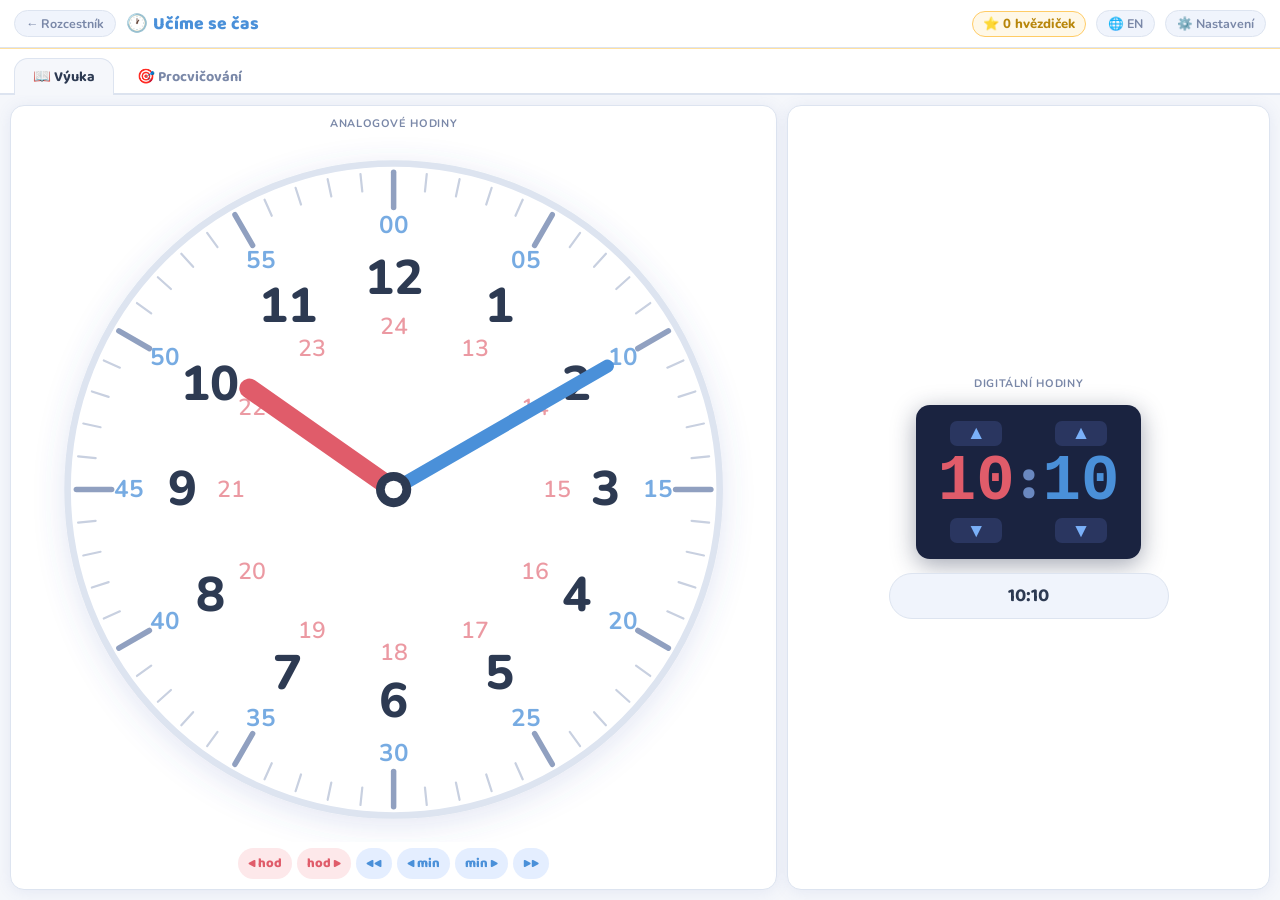
==== clock.html @ f4398605 "new files" ====
<!DOCTYPE html>
<html lang="cs">
<head>
<meta charset="UTF-8">
<meta name="viewport" content="width=device-width, initial-scale=1.0, maximum-scale=1.0, user-scalable=no, viewport-fit=cover">
<title>Učíme se číst čas</title>
<link rel="icon" type="image/png" sizes="32x32" href="[data-uri]">
<link rel="apple-touch-icon" sizes="180x180" href="apple-touch-icon.png">
<meta name="apple-mobile-web-app-capable" content="yes">
<meta name="apple-mobile-web-app-status-bar-style" content="black-translucent">
<meta name="apple-mobile-web-app-title" content="Hodiny">
<meta name="theme-color" content="#1a2340">
<link rel="preconnect" href="https://fonts.googleapis.com">
<link href="https://fonts.googleapis.com/css2?family=Baloo+2:wght@700;800&family=Nunito:wght@400;600;700;800;900&display=swap" rel="stylesheet">
<style>
/* ══════════════════════════════════════════════════════
   DESIGN SYSTÉM — Učíme se číst čas
   ══════════════════════════════════════════════════════ */
:root {
  --H:   #e05c6a;   /* hodiny / červená  */
  --M:   #4a90d9;   /* minuty / modrá    */
  --ok:  #5cb85c;
  --warn:#ffb347;

  --bg:    #f5f7fb;
  --card:  #ffffff;
  --side:  #f0f4fc;
  --brd:   #dde4f0;
  --txt:   #2d3a52;
  --mut:   #7a88a8;

  --r:  14px;
  --sh: 0 2px 16px rgba(74,100,180,.10);
  --fh: 'Baloo 2', cursive;
  --fb: 'Nunito', sans-serif;
}

/* ── RESET ── */
*, *::before, *::after { box-sizing: border-box; margin: 0; padding: 0; }
html, body { height: 100dvh; overflow: hidden; }
body {
  font-family: var(--fb);
  color: var(--txt);
  background: var(--bg);
  display: flex;
  flex-direction: column;
  user-select: none;
  -webkit-user-select: none;
}
button, select, input { font-family: inherit; touch-action: manipulation; }

/* ══════════════════════════════════════════════════════
   TOPBAR
   ══════════════════════════════════════════════════════ */
.topbar {
  flex-shrink: 0;
  display: flex;
  align-items: center;
  gap: 10px;
  padding: 0 14px;
  height: 48px;
  background: var(--card);
  border-bottom: 1px solid var(--brd);
  box-shadow: var(--sh);
}
.topbar-logo {
  font-family: var(--fh);
  font-size: 1.1rem;
  font-weight: 800;
  color: var(--H);
  display: flex;
  align-items: center;
  gap: 5px;
  flex: 1;
}
.topbar-logo span { color: var(--M); }

.stars-pill {
  display: flex;
  align-items: center;
  gap: 4px;
  background: #fff8e7;
  border: 1.5px solid #ffcc66;
  border-radius: 50px;
  padding: 3px 10px;
  font-size: .82rem;
  font-weight: 800;
  color: #b8860b;
}

.tbtn {
  border: 1.5px solid var(--brd);
  background: var(--side);
  border-radius: 50px;
  padding: 4px 11px;
  font-size: .78rem;
  font-weight: 700;
  color: var(--mut);
  cursor: pointer;
  transition: all .15s;
  white-space: nowrap;
}
.tbtn:hover { border-color: var(--M); color: var(--M); background: #e8f0ff; }

.btn-back {
  font-size: .78rem; font-weight: 700;
  color: var(--mut); text-decoration: none;
  padding: 4px 11px;
  border: 1.5px solid var(--brd);
  border-radius: 50px;
  background: var(--side);
  transition: all .15s;
  display: inline-flex; align-items: center;
  white-space: nowrap;
}
.btn-back:hover { border-color: var(--M); color: var(--M); }

/* ══════════════════════════════════════════════════════
   SETTINGS PANEL (collapsible)
   ══════════════════════════════════════════════════════ */
#set-wrap {
  flex-shrink: 0;
  overflow: hidden;
  max-height: 0;
  transition: max-height .28s ease;
  background: #fffbf0;
  border-bottom: 1.5px solid #ffe0a0;
}
#set-wrap.open { max-height: 180px; }
.set-inner {
  display: flex;
  flex-wrap: wrap;
  gap: 8px 20px;
  align-items: center;
  padding: 8px 14px;
}
.set-row { display: flex; align-items: center; gap: 7px; }
.set-row label { font-size: .8rem; font-weight: 700; cursor: pointer; }
.sw { position: relative; display: inline-block; width: 40px; height: 22px; }
.sw input { opacity: 0; width: 0; height: 0; }
.sw-sl { position: absolute; cursor: pointer; inset: 0; background: #ccd; border-radius: 50px; transition: .25s; }
.sw-sl::before { content: ''; position: absolute; height: 16px; width: 16px; left: 3px; bottom: 3px; background: #fff; border-radius: 50%; transition: .25s; }
input:checked + .sw-sl { background: var(--M); }
input:checked + .sw-sl::before { transform: translateX(18px); }
.set-num { display: flex; align-items: center; gap: 4px; }
.set-num button {
  width: 24px; height: 24px;
  border: 1.5px solid var(--brd); border-radius: 8px;
  background: white; color: var(--txt); font-size: .95rem; font-weight: 900;
  cursor: pointer; display: flex; align-items: center; justify-content: center;
}
.set-num button:hover { background: var(--M); color: #fff; border-color: var(--M); }
.set-num span { min-width: 24px; text-align: center; font-weight: 800; font-size: .88rem; }

/* ══════════════════════════════════════════════════════
   TABS
   ══════════════════════════════════════════════════════ */
.tabs {
  flex-shrink: 0;
  display: flex;
  gap: 4px;
  padding: 7px 14px 0;
  background: var(--card);
  border-bottom: 2px solid var(--brd);
}
.tab {
  font-family: var(--fh);
  font-size: .9rem;
  font-weight: 700;
  padding: 6px 18px;
  border-radius: var(--r) var(--r) 0 0;
  border: 1.5px solid transparent;
  border-bottom: none;
  cursor: pointer;
  background: transparent;
  color: var(--mut);
  transition: all .15s;
  position: relative;
  bottom: -2px;
}
.tab.on {
  background: var(--bg);
  border-color: var(--brd);
  color: var(--txt);
  border-bottom-color: var(--bg);
}
.tab:hover:not(.on) { color: var(--txt); background: #edf0ff; }

/* ══════════════════════════════════════════════════════
   MAIN AREA
   ══════════════════════════════════════════════════════ */
main {
  flex: 1 1 0;
  min-height: 0;
  display: flex;
  flex-direction: column;
  padding: 10px;
}
.mode { display: none; flex: 1 1 0; min-height: 0; flex-direction: column; }
.mode.on { display: flex; }

/* ══════════════════════════════════════════════════════
   CLOCK PANEL — shared between all modes
   The clock-frame fills its parent via position:absolute.
   ══════════════════════════════════════════════════════ */
.clk-panel {
  /* Flex column: label (shrink) → clock frame (grow) → controls (shrink) */
  display: flex;
  flex-direction: column;
  align-items: stretch;
  gap: 6px;
}
.clk-lbl {
  font-size: .68rem;
  font-weight: 700;
  color: var(--mut);
  text-transform: uppercase;
  letter-spacing: .06em;
  text-align: center;
  flex-shrink: 0;
}
.clk-frame {
  /* Takes remaining height — SVG fills via position:absolute */
  flex: 1 1 0;
  min-height: 0;
  position: relative;
}
.clk-frame svg {
  position: absolute;
  inset: 0;
  width: 100%;
  height: 100%;
  display: block;
  touch-action: none;
  cursor: pointer;
}
/* hand control buttons */
.hand-ctrl {
  display: flex;
  flex-wrap: wrap;
  justify-content: center;
  gap: 5px;
  flex-shrink: 0;
}
.hc {
  font-family: var(--fh);
  font-weight: 800;
  font-size: clamp(.6rem, 1.3vw, .82rem);
  border: none;
  border-radius: 50px;
  cursor: pointer;
  padding: 5px 10px;
  transition: all .13s;
  display: flex;
  align-items: center;
  gap: 2px;
  white-space: nowrap;
}
.hc.hh { background: #fde8ea; color: var(--H); }
.hc.hh:hover { background: var(--H); color: #fff; }
.hc.hm { background: #e4eeff; color: var(--M); }
.hc.hm:hover { background: var(--M); color: #fff; }
.hc:active { transform: scale(.92); }

/* ══════════════════════════════════════════════════════
   LEARN MODE
   Left ~62%: analog clock  |  Right ~38%: digital
   ══════════════════════════════════════════════════════ */
.learn-layout {
  flex: 1 1 0;
  min-height: 0;
  display: flex;
  gap: 10px;
}
/* Analog side */
.learn-analog {
  flex: 62 1 0;
  min-width: 0;
  display: flex;
  flex-direction: column;
  background: var(--card);
  border-radius: var(--r);
  border: 1.5px solid var(--brd);
  box-shadow: var(--sh);
  padding: 10px;
  gap: 6px;
}
/* Digital side */
.learn-digital {
  flex: 38 1 0;
  min-width: 0;
  display: flex;
  flex-direction: column;
  align-items: center;
  justify-content: center;
  gap: 14px;
  background: var(--card);
  border-radius: var(--r);
  border: 1.5px solid var(--brd);
  box-shadow: var(--sh);
  padding: 16px 12px;
}
/* Dark digital display */
.dig-disp {
  display: flex;
  align-items: center;
  gap: 6px;
  background: #1a2340;
  border-radius: 14px;
  padding: 16px 22px;
  box-shadow: 0 6px 24px rgba(26,35,64,.4);
}
.dg { display: flex; flex-direction: column; align-items: center; gap: 4px; }
.db {
  background: #2a3660;
  border: none;
  border-radius: 7px;
  color: #7ab0f8;
  cursor: pointer;
  width: clamp(32px,4.5vw,52px);
  height: clamp(22px,2.8vh,34px);
  font-size: clamp(.85rem,1.7vw,1.2rem);
  display: flex;
  align-items: center;
  justify-content: center;
  transition: background .12s;
}
.db:hover { background: var(--M); color: #fff; }
.db:active { transform: scale(.92); }
.dv {
  font-family: 'Courier New', monospace;
  font-size: clamp(2rem,5vw,4rem);
  font-weight: 700;
  min-width: clamp(40px,5.5vw,72px);
  text-align: center;
  line-height: 1;
}
.dv.hv { color: var(--H); }
.dv.mv { color: var(--M); }
.dc { font-size: clamp(1.8rem,4.5vw,3.8rem); color: #6a88c0; font-weight: 900; align-self: center; padding-bottom: 4px; line-height: 1; }
.time-pill {
  font-family: var(--fh);
  font-size: clamp(.84rem,1.8vw,1.18rem);
  font-weight: 700;
  text-align: center;
  color: var(--txt);
  background: var(--side);
  border: 1.5px solid var(--brd);
  border-radius: 50px;
  padding: 7px 18px;
  white-space: nowrap;
  width: 100%;
  max-width: 280px;
}

/* ══════════════════════════════════════════════════════
   PRACTICE MODE
   ══════════════════════════════════════════════════════ */
.prac-layout {
  flex: 1 1 0;
  min-height: 0;
  display: flex;
  flex-direction: column;
  gap: 8px;
}
/* Toolbar */
.prac-toolbar {
  flex-shrink: 0;
  display: flex;
  align-items: center;
  gap: 8px;
  flex-wrap: wrap;
}
.psel {
  font-family: var(--fb);
  font-weight: 700;
  font-size: .82rem;
  border: 1.5px solid var(--brd);
  border-radius: 50px;
  padding: 6px 28px 6px 12px;
  background: var(--card);
  cursor: pointer;
  color: var(--txt);
  appearance: none;
  -webkit-appearance: none;
  background-image: url("data:image/svg+xml,%3Csvg xmlns='http://www.w3.org/2000/svg' width='10' height='7'%3E%3Cpath d='M0 0l5 7 5-7z' fill='%237a88a8'/%3E%3C/svg%3E");
  background-repeat: no-repeat;
  background-position: right 10px center;
}
.psel:focus { outline: 2px solid var(--M); outline-offset: 2px; }
.btn-newq {
  font-family: var(--fh);
  font-weight: 800;
  font-size: .88rem;
  background: var(--M);
  color: #fff;
  border: none;
  border-radius: 50px;
  padding: 7px 18px;
  cursor: pointer;
  transition: all .15s;
  box-shadow: 0 3px 12px rgba(74,144,217,.30);
}
.btn-newq:hover { filter: brightness(1.1); transform: translateY(-1px); }

/* Practice content area */
.prac-content {
  flex: 1 1 0;
  min-height: 0;
  display: flex;
  gap: 10px;
}

/* ── d2a layout ──
   Sidebar (compact info) LEFT  |  Clock (dominant) RIGHT */
.d2a-sidebar {
  flex: 0 0 auto;
  width: clamp(140px, 20vw, 200px);
  display: flex;
  flex-direction: column;
  align-items: center;
  justify-content: center;
  gap: 10px;
  padding: 14px 10px;
  background: var(--side);
  border-radius: var(--r);
  border: 1.5px solid var(--brd);
  box-shadow: var(--sh);
}
.d2a-clock {
  flex: 1 1 0;
  min-width: 0;
  display: flex;
  flex-direction: column;
  background: var(--card);
  border-radius: var(--r);
  border: 1.5px solid var(--brd);
  box-shadow: var(--sh);
  padding: 10px;
  gap: 6px;
}

/* ── a2d layout ──
   Clock LEFT (square-ish)  |  Input RIGHT */
.a2d-clock {
  /* Width tracks height so the clock is as square as possible */
  flex: 0 0 auto;
  width: min(50%, 50vh);
  display: flex;
  flex-direction: column;
  background: var(--card);
  border-radius: var(--r);
  border: 1.5px solid var(--brd);
  box-shadow: var(--sh);
  padding: 10px;
  gap: 6px;
}
.a2d-input {
  flex: 1 1 0;
  min-width: 0;
  display: flex;
  flex-direction: column;
  align-items: center;
  justify-content: center;
  gap: 10px;
  padding: 14px 12px;
  background: var(--card);
  border-radius: var(--r);
  border: 1.5px solid var(--brd);
  box-shadow: var(--sh);
  overflow-y: auto;
}

/* ── Sidebar content ── */
.task-label {
  font-family: var(--fh);
  font-size: clamp(.78rem,1.8vw,1rem);
  font-weight: 700;
  color: var(--mut);
  text-align: center;
}
.task-time {
  font-family: 'Courier New', monospace;
  font-size: clamp(1.8rem,4vw,2.8rem);
  font-weight: 900;
  color: var(--H);
  line-height: 1;
  text-align: center;
}
.task-ampm {
  font-family: var(--fh);
  font-size: clamp(.82rem,1.8vw,1.05rem);
  font-weight: 800;
  color: var(--M);
  text-align: center;
}
.task-desc {
  font-family: var(--fh);
  font-size: clamp(.78rem,1.7vw,.98rem);
  font-weight: 700;
  color: var(--txt);
  background: var(--card);
  border: 1.5px solid var(--brd);
  border-radius: 50px;
  padding: 5px 12px;
  text-align: center;
  white-space: nowrap;
  max-width: 100%;
  overflow: hidden;
  text-overflow: ellipsis;
}
.prac-prompt {
  font-family: var(--fh);
  font-size: clamp(.85rem,2vw,1.1rem);
  font-weight: 800;
  text-align: center;
  color: var(--txt);
}

/* Action buttons */
.btn-chk {
  width: 100%;
  font-family: var(--fh);
  font-weight: 800;
  font-size: clamp(.8rem,1.8vw,1rem);
  background: var(--ok);
  color: #fff;
  border: none;
  border-radius: 50px;
  padding: 10px 16px;
  cursor: pointer;
  transition: all .15s;
  box-shadow: 0 3px 12px rgba(92,184,92,.3);
}
.btn-chk:hover { filter: brightness(1.08); transform: translateY(-1px); }
.btn-skip {
  font-family: var(--fh);
  font-weight: 700;
  font-size: .8rem;
  background: none;
  color: var(--mut);
  border: 1.5px solid var(--brd);
  border-radius: 50px;
  padding: 6px 14px;
  cursor: pointer;
  transition: all .15s;
}
.btn-skip:hover { background: var(--warn); color: #fff; border-color: var(--warn); }

/* Feedback */
.fb-row {
  flex-shrink: 0;
  text-align: center;
}
.fb {
  display: inline-block;
  font-family: var(--fh);
  font-size: .9rem;
  font-weight: 800;
  padding: 5px 14px;
  border-radius: 9px;
  min-height: 30px;
  transition: all .25s;
}
.fb.ok  { background: #e6f9e6; color: #2e7d32; }
.fb.err { background: #fff0f0; color: #c0392b; }
.countdown { display: inline-block; background: rgba(0,0,0,.12); border-radius: 50px; padding: 1px 8px; font-size: .85em; margin-left: 6px; }

/* ══════════════════════════════════════════════════════
   DIGITAL INPUT WIDGET (a2d mode)
   ══════════════════════════════════════════════════════ */
.diw { display: flex; flex-direction: column; align-items: center; gap: 10px; width: 100%; }
.inp-hint { font-size: .72rem; font-weight: 700; color: var(--mut); display: flex; gap: 10px; }
.sp-row { display: flex; align-items: center; gap: 5px; }
.sgrp { display: flex; flex-direction: column; align-items: center; gap: 2px; }
.sbtn {
  width: clamp(36px,5.5vw,50px);
  height: clamp(24px,3.2vh,34px);
  border: none;
  border-radius: 8px;
  font-size: clamp(.85rem,1.8vw,1.1rem);
  font-weight: 900;
  cursor: pointer;
  display: flex; align-items: center; justify-content: center;
  transition: background .1s, transform .08s;
}
.sbtn.up, .sbtn.dn { background: #e4eeff; color: var(--M); }
.sbtn.hs { background: #fde8ea !important; color: var(--H) !important; }
.sbtn:hover { filter: brightness(.9); }
.sbtn:active { transform: scale(.92); }
.sdsp {
  font-family: 'Courier New', monospace;
  font-size: clamp(1.5rem,3.5vw,2.2rem);
  font-weight: 700;
  min-width: clamp(50px,7vw,70px);
  text-align: center;
  line-height: 1;
  background: #1a2340;
  border-radius: 9px;
  padding: clamp(5px,.9vh,8px) 6px;
  border: 3px solid transparent;
  transition: border-color .15s;
  cursor: pointer;
}
.sdsp.hd { color: var(--H); border-color: #3d2020; }
.sdsp.md { color: var(--M); border-color: #1a2d4a; }
.sdsp.act { border-color: #fff !important; }
.scol { font-size: clamp(1.5rem,3.5vw,2.2rem); font-weight: 900; color: #6a80b0; padding-bottom: 2px; }
.ampm-row { display: flex; gap: 6px; }
.ampm-btn {
  font-family: var(--fh); font-weight: 800; font-size: .9rem;
  border: 1.5px solid var(--brd); border-radius: 50px;
  padding: 5px 14px; cursor: pointer;
  background: var(--card); color: var(--mut); transition: all .14s;
}
.ampm-btn.sel { background: var(--H); color: #fff; border-color: var(--H); }
/* Numpad */
.npg { display: grid; grid-template-columns: repeat(3, 54px); gap: 6px; }
.nk {
  width: 54px; height: 54px;
  font-family: var(--fh);
  font-size: 1.12rem;
  font-weight: 800;
  background: var(--card);
  border: 1.5px solid var(--brd);
  border-radius: 10px;
  display: flex; align-items: center; justify-content: center;
  cursor: pointer;
  transition: background .1s, transform .08s;
  color: var(--txt);
}
.nk:hover { background: #e8f0ff; border-color: var(--M); }
.nk:active { transform: scale(.91); }
.nk.del { background: #fff0f0; border-color: #f5c0c0; color: #c0392b; font-size: .9rem; }
.nk.del:hover { background: #fcd8d8; }
.nk.ok { background: var(--ok); color: #fff; border-color: var(--ok); font-size: .84rem; }
.nk.ok:hover { filter: brightness(1.08); }

/* ── DRUM PICKER ── */
.drum-overlay { position:fixed; inset:0; z-index:900; }
.drum-picker {
  position:fixed; z-index:901;
  background:#1a2340; border-radius:16px; overflow:hidden; width:110px;
  box-shadow:0 12px 40px rgba(0,0,0,.55), 0 0 0 1.5px rgba(255,255,255,.10);
}
.drum-inner { position:relative; }
.drum-center-line {
  position:absolute; left:0; right:0; top:50%; transform:translateY(-50%);
  height:48px;
  background:rgba(255,255,255,.07);
  border-top:1px solid rgba(255,255,255,.18);
  border-bottom:1px solid rgba(255,255,255,.18);
  pointer-events:none; z-index:1;
}
.drum-scroll {
  height:240px; overflow-y:scroll;
  scroll-snap-type:y mandatory; -webkit-overflow-scrolling:touch;
  scrollbar-width:none;
}
.drum-scroll::-webkit-scrollbar { display:none; }
.drum-item {
  height:48px; display:flex; align-items:center; justify-content:center;
  font-family:'Courier New',monospace; font-size:1.05rem; font-weight:700;
  color:rgba(255,255,255,.22); scroll-snap-align:center;
  cursor:pointer; user-select:none; transition:color .12s, font-size .12s;
}
.drum-item.pad { pointer-events:none; cursor:default; }
.drum-item.near { color:rgba(255,255,255,.50); }
.drum-item.sel  { color:#fff; font-size:1.45rem; }
.drum-inner::before,.drum-inner::after {
  content:''; position:absolute; left:0; right:0; height:72px; z-index:2; pointer-events:none;
}
.drum-inner::before { top:0;    background:linear-gradient(to bottom,#1a2340 0%,transparent 100%); }
.drum-inner::after  { bottom:0; background:linear-gradient(to top,   #1a2340 0%,transparent 100%); }
/* DIW layout variants */
.diw.with-numpad { flex-direction:row; align-items:flex-start; justify-content:center; gap:16px; }
.diw-left  { display:flex; flex-direction:column; align-items:center; gap:8px; flex-shrink:0; }
.diw-right { display:flex; flex-direction:column; align-items:center; flex-shrink:0; }
/* Drum hint arrow on sdsp */
.sdsp { cursor:pointer; position:relative; }
.sdsp::after {
  content:'▾'; position:absolute; bottom:-10px; left:50%; transform:translateX(-50%);
  font-size:.65rem; color:rgba(255,255,255,.30); line-height:1;
}
.sdsp.act::after { color:rgba(255,255,255,.65); }

/* ══════════════════════════════════════════════════════
   RESPONSIVE: mobile stacks vertically
   ══════════════════════════════════════════════════════ */
@media (max-width: 540px) {
  .learn-layout { flex-direction: column; }
  .learn-analog  { flex: 1 1 0; }
  .learn-digital { flex: 0 0 auto; flex-direction: row; flex-wrap: wrap; justify-content: center; padding: 10px; }
  .prac-content  { flex-direction: column; }
  .d2a-sidebar   { width: 100%; flex-direction: row; flex-wrap: wrap; justify-content: center; padding: 8px 12px; gap: 8px; }
  .d2a-clock     { flex: 1 1 0; }
  .a2d-clock     { width: 100%; height: min(50vw, 240px); flex-shrink: 0; }
}

/* ══════════════════════════════════════════════════════
   ANIMATIONS
   ══════════════════════════════════════════════════════ */
#cc { position: fixed; inset: 0; pointer-events: none; z-index: 9999; }
@keyframes blinkR { 0%,100%{opacity:1} 50%{opacity:.08} }
@keyframes blinkB { 0%,100%{opacity:1} 50%{opacity:.08} }
.bh { animation: blinkR .55s ease-in-out 5; }
.bm { animation: blinkB .55s ease-in-out 5; }
@keyframes popIn { 0%{transform:scale(0)rotate(-15deg);opacity:0} 60%{transform:scale(1.35)rotate(4deg);opacity:1} 100%{transform:scale(1)rotate(0);opacity:1} }
.pop { animation: popIn .4s cubic-bezier(.36,.07,.19,.97) both; }
</style>
</head>
<body>
<canvas id="cc"></canvas>

<!-- ══ TOPBAR ══ -->
<header class="topbar">
  <a href="index.html" class="btn-back">← Rozcestník</a>
  <div class="topbar-logo">🕐 <span data-i18n="appTitle">Učíme se čas</span></div>
  <div class="stars-pill">⭐ <span id="sc">0</span> <span data-i18n="stars">hvězdiček</span></div>
  <button class="tbtn" id="lang-btn">🌐 EN</button>
  <button class="tbtn" id="set-btn">⚙️ <span data-i18n="settings">Nastavení</span></button>
</header>

<!-- ══ SETTINGS ══ -->
<div id="set-wrap">
  <div class="set-inner">
    <div class="set-row">
      <label class="sw"><input type="checkbox" id="t24" checked><span class="sw-sl"></span></label>
      <label for="t24" data-i18n="show24h">Zobrazit 24h čísla</label>
    </div>
    <div class="set-row">
      <label class="sw"><input type="checkbox" id="tmin" checked><span class="sw-sl"></span></label>
      <label for="tmin" data-i18n="showMin">Zobrazit minutová čísla</label>
    </div>
    <div class="set-row">
      <label class="sw"><input type="checkbox" id="t24h-prac"><span class="sw-sl"></span></label>
      <label for="t24h-prac" data-i18n="prac24h">Procvičovat 24h časy</label>
    </div>
    <div class="set-row">
      <label data-i18n="setDelay">Auto-postup (s):</label>
      <div class="set-num">
        <button onclick="adjSetting('delay',-1)">−</button>
        <span id="set-delay-val">3</span>
        <button onclick="adjSetting('delay',1)">+</button>
      </div>
    </div>
    <div class="set-row">
      <label data-i18n="setTries">Pokusy:</label>
      <div class="set-num">
        <button onclick="adjSetting('tries',-1)">−</button>
        <span id="set-tries-val">3</span>
        <button onclick="adjSetting('tries',1)">+</button>
      </div>
    </div>
    <div class="set-row">
      <label class="sw"><input type="checkbox" id="tNumpad" checked><span class="sw-sl"></span></label>
      <label for="tNumpad">Zobrazit číselník</label>
    </div>
  </div>
</div>

<!-- ══ TABS ══ -->
<nav class="tabs">
  <button class="tab on" id="tab-learn" onclick="switchTab('learn')" data-i18n="mLearn">📖 Výuka</button>
  <button class="tab"    id="tab-prac"  onclick="switchTab('prac')"  data-i18n="mPrac">🎯 Procvičování</button>
</nav>

<main>

  <!-- ══ VÝUKA ══ -->
  <div class="mode on" id="ml">
    <div class="learn-layout">

      <!-- Analog clock panel -->
      <div class="learn-analog clk-panel">
        <div class="clk-lbl" data-i18n="aClk">Analogové hodiny</div>
        <div class="clk-frame">
          <svg id="asvg" viewBox="0 0 320 320"></svg>
        </div>
        <div class="hand-ctrl">
          <button class="hc hh" data-rep="adjL" data-part="h" data-d="-1">◀ <span data-i18n="hod">hod</span></button>
          <button class="hc hh" data-rep="adjL" data-part="h" data-d="1"><span data-i18n="hod">hod</span> ▶</button>
          <button class="hc hm" data-rep="adjL" data-part="m" data-d="-5">◀◀</button>
          <button class="hc hm" data-rep="adjL" data-part="m" data-d="-1">◀ <span data-i18n="min">min</span></button>
          <button class="hc hm" data-rep="adjL" data-part="m" data-d="1"><span data-i18n="min">min</span> ▶</button>
          <button class="hc hm" data-rep="adjL" data-part="m" data-d="5">▶▶</button>
        </div>
      </div>

      <!-- Digital clock panel -->
      <div class="learn-digital">
        <div class="clk-lbl" data-i18n="dClk">Digitální hodiny</div>
        <div class="dig-disp">
          <div class="dg">
            <button class="db" data-rep="adjL" data-part="h" data-d="1">▲</button>
            <div class="dv hv" id="dh">10</div>
            <button class="db" data-rep="adjL" data-part="h" data-d="-1">▼</button>
          </div>
          <div class="dc">:</div>
          <div class="dg">
            <button class="db" data-rep="adjL" data-part="m" data-d="1">▲</button>
            <div class="dv mv" id="dm">10</div>
            <button class="db" data-rep="adjL" data-part="m" data-d="-1">▼</button>
          </div>
        </div>
        <div class="time-pill" id="time-txt">–</div>
      </div>

    </div>
  </div><!-- /výuka -->

  <!-- ══ PROCVIČOVÁNÍ ══ -->
  <div class="mode" id="mp">
    <div class="prac-layout">

      <!-- Toolbar -->
      <div class="prac-toolbar">
        <select class="psel" id="sub" onchange="saveSett()">
          <option value="d2a" data-i18n-opt="subDA">Digitální → Analogové</option>
          <option value="a2d" data-i18n-opt="subAD">Analogové → Digitální</option>
          <option value="mix" data-i18n-opt="subMix">Mix</option>
        </select>
        <select class="psel" id="dif" onchange="saveSett()">
          <option value="60"  data-i18n-opt="d1">Celé hodiny</option>
          <option value="30"  data-i18n-opt="d2">Půlhodiny</option>
          <option value="15"  data-i18n-opt="d3">Čtvrthodiny</option>
          <option value="5"   data-i18n-opt="d4">Po 5 minutách</option>
          <option value="1"   data-i18n-opt="d5">Přesný čas</option>
        </select>
        <button class="btn-newq" onclick="newQ()" data-i18n="newQ">Nová otázka ▶</button>
        <div class="fb-row"><div class="fb" id="pfb"></div></div>
      </div>

      <!-- Dynamic content -->
      <div class="prac-content" id="prow"></div>

    </div>
  </div><!-- /procvičování -->

</main>

<script>
const S={
  lang:'cs',s24:true,sMin:true,prac24h:false,showNumpad:true,stars:0,
  pSub:'d2a',pDif:'60',pTarget:{h:0,m:0},pMode:'d2a',answered:false,
  tries:0,autoDelay:3,maxTries:3
};

const TX={
  cs:{
    appTitle:'Učíme se čas',stars:'hvězdiček',settings:'Nastavení',
    show24h:'Zobrazit 24h čísla',showMin:'Zobrazit minutová čísla',prac24h:'Procvičovat 24h časy',
    mLearn:'📖 Výuka',mPrac:'🎯 Procvičování',
    aClk:'Analogové hodiny',dClk:'Digitální hodiny',
    newQ:'Nová otázka ▶',
    subDA:'Digitální → Analogové',subAD:'Analogové → Digitální',subMix:'Mix',
    d1:'Celé hodiny',d2:'Půlhodiny',d3:'Čtvrthodiny',d4:'Po 5 minutách',d5:'Přesný čas',
    setA:'Nastav ručičky na:',setD:'Zapiš čas ze hodin:',
    chk:'✔ Zkontrolovat',ok:'🎉 Výborně! Správně!',
    err:'💡 Zkus to znovu!',errAns:'💡 Správný čas byl',skip:'Přeskočit →',
    setDelay:'Auto-postup (s):',setTries:'Pokusy:',
    hod:'hod',min:'min',hLbl:'Hodiny',mLbl:'Minuty',tabLbl:'min →',
    am:'Dopoledne',pm:'Odpoledne',
    tl:(h,m)=>{const x=h%12||12,n=(x%12)+1;if(!m)return`${x} hodin přesně`;if(m===30)return`půl ${n}`;if(m===15)return`čtvrt na ${n}`;if(m===45)return`tři čtvrtě na ${n}`;return`${x}:${String(m).padStart(2,'0')}`;}
  },
  en:{
    appTitle:'Learn the Clock',stars:'stars',settings:'Settings',
    show24h:'Show 24h numbers',showMin:'Show minute numbers',prac24h:'Practise 24h times',
    mLearn:'📖 Learning',mPrac:'🎯 Practice',
    aClk:'Analog Clock',dClk:'Digital Clock',
    newQ:'New Question ▶',
    subDA:'Digital → Analog',subAD:'Analog → Digital',subMix:'Mix',
    d1:'Whole hours',d2:'Half hours',d3:'Quarters',d4:'5-min steps',d5:'Exact minutes',
    setA:'Set the hands to:',setD:'Write the time shown:',
    chk:'✔ Check',ok:'🎉 Excellent! Correct!',
    err:'💡 Try again!',errAns:'💡 Correct time was',skip:'Skip →',
    setDelay:'Auto-advance (s):',setTries:'Attempts:',
    hod:'hr',min:'min',hLbl:'Hours',mLbl:'Minutes',tabLbl:'min →',
    am:'AM',pm:'PM',
    tl:(h,m)=>{const x=h%12||12,ap=h<12?'AM':'PM',n=(x%12)+1;if(!m)return`${x}:00 ${ap}`;if(m===30)return`Half past ${x}`;if(m===15)return`Quarter past ${x}`;if(m===45)return`Quarter to ${n}`;return`${x}:${String(m).padStart(2,'0')} ${ap}`;}
  }
};
const t=k=>TX[S.lang][k]||k;

/* ── SVG CLOCK ── */
const NS='http://www.w3.org/2000/svg',CX=160,CY=160,R=148;
const mk=(tag,a)=>{const e=document.createElementNS(NS,tag);for(const[k,v]of Object.entries(a))e.setAttribute(k,v);return e;};
const ang=(hf)=>({ha:(hf%12)/12*360,ma:(hf%1)*360});

function buildFace(svg){
  svg.innerHTML='';svg.setAttribute('viewBox','0 0 320 320');
  const df=mk('defs',{}),fi=mk('filter',{id:'ds',x:'-10%',y:'-10%',width:'120%',height:'120%'});
  fi.appendChild(mk('feDropShadow',{dx:'0',dy:'3',stdDeviation:'7','flood-color':'rgba(74,100,180,.16)'}));
  df.appendChild(fi);svg.appendChild(df);
  svg.appendChild(mk('circle',{cx:CX,cy:CY,r:R,fill:'#fff',stroke:'#dde4f0','stroke-width':'3',filter:'url(#ds)'}));
  for(let i=0;i<60;i++){
    const a=(i*6-90)*Math.PI/180,ih=i%5===0,o=R-4,n=ih?o-16:o-8;
    svg.appendChild(mk('line',{x1:CX+Math.cos(a)*n,y1:CY+Math.sin(a)*n,x2:CX+Math.cos(a)*o,y2:CY+Math.sin(a)*o,stroke:ih?'#90a0c0':'#c8d0e0','stroke-width':ih?'2.5':'1','stroke-linecap':'round'}));
  }
  if(S.sMin){
    for(let i=0;i<12;i++){
      const a=(i*30-90)*Math.PI/180,nr=R-28;
      const e=mk('text',{x:CX+Math.cos(a)*nr,y:CY+Math.sin(a)*nr,'text-anchor':'middle','dominant-baseline':'central','font-family':'Nunito,sans-serif','font-size':'11','font-weight':'700',fill:'#4a90d9',opacity:'0.75'});
      e.textContent=String(i*5).padStart(2,'0');svg.appendChild(e);
    }
  }
  for(let i=1;i<=12;i++){
    const a=(i*30-90)*Math.PI/180,nr=R-52;
    if(S.s24){
      const h24=i+12===24?24:i+12,nr2=nr-22;
      const e=mk('text',{x:CX+Math.cos(a)*nr2,y:CY+Math.sin(a)*nr2,'text-anchor':'middle','dominant-baseline':'central','font-family':'Nunito,sans-serif','font-size':'10.5','font-weight':'600',fill:'#e05c6a',opacity:'0.62'});
      e.textContent=h24;svg.appendChild(e);
    }
    const e=mk('text',{x:CX+Math.cos(a)*nr,y:CY+Math.sin(a)*nr,'text-anchor':'middle','dominant-baseline':'central','font-family':'Baloo 2,cursive','font-size':'22','font-weight':'800',fill:'#2d3a52'});
    e.textContent=i;svg.appendChild(e);
  }
  svg.appendChild(mk('circle',{cx:CX,cy:CY,r:'7',fill:'#2d3a52'}));
}

function drawHands(svg,hf,guideHand){
  svg.querySelectorAll('.ch,.cc,.guide-ring').forEach(e=>e.remove());
  const{ha,ma}=ang(hf);
  const pt=(a,l)=>{const r=(a-90)*Math.PI/180;return{x:CX+Math.cos(r)*l,y:CY+Math.sin(r)*l};};
  const he=pt(ha,80),me=pt(ma,112);
  if(guideHand==='hour'){
    const gr=mk('circle',{cx:CX,cy:CY,r:'80',fill:'none',stroke:'#e05c6a','stroke-width':'4',opacity:'0.55','stroke-dasharray':'8 5','stroke-linecap':'round',class:'guide-ring'});
    gr.style.pointerEvents='none';svg.appendChild(gr);
    const gd=mk('circle',{cx:he.x,cy:he.y,r:'13',fill:'#e05c6a',opacity:'0.35',class:'guide-ring'});
    gd.style.pointerEvents='none';svg.appendChild(gd);
  }
  if(guideHand==='min'){
    const gr=mk('circle',{cx:CX,cy:CY,r:'112',fill:'none',stroke:'#4a90d9','stroke-width':'4',opacity:'0.55','stroke-dasharray':'8 5','stroke-linecap':'round',class:'guide-ring'});
    gr.style.pointerEvents='none';svg.appendChild(gr);
    const gd=mk('circle',{cx:me.x,cy:me.y,r:'13',fill:'#4a90d9',opacity:'0.35',class:'guide-ring'});
    gd.style.pointerEvents='none';svg.appendChild(gd);
  }
  svg.appendChild(mk('line',{x1:CX,y1:CY,x2:he.x,y2:he.y,stroke:'rgba(255,255,255,.01)','stroke-width':'46','stroke-linecap':'round',class:'ch hit-h',style:'cursor:grab;touch-action:none'}));
  svg.appendChild(mk('line',{x1:CX,y1:CY,x2:me.x,y2:me.y,stroke:'rgba(255,255,255,.01)','stroke-width':'46','stroke-linecap':'round',class:'ch hit-m',style:'cursor:grab;touch-action:none'}));
  svg.appendChild(mk('line',{x1:CX,y1:CY,x2:he.x,y2:he.y,stroke:'#e05c6a','stroke-width':'9','stroke-linecap':'round',class:'ch hour-hand',style:'pointer-events:none'}));
  svg.appendChild(mk('line',{x1:CX,y1:CY,x2:me.x,y2:me.y,stroke:'#4a90d9','stroke-width':'6','stroke-linecap':'round',class:'ch min-hand',style:'pointer-events:none'}));
  svg.appendChild(mk('circle',{cx:CX,cy:CY,r:'8',fill:'#2d3a52',class:'cc',style:'pointer-events:none'}));
  svg.appendChild(mk('circle',{cx:CX,cy:CY,r:'4',fill:'#fff',class:'cc',style:'pointer-events:none'}));
}
function renderClock(svg,hf,g){buildFace(svg);drawHands(svg,hf,g||null);}
function updateHands(svg,hf,g){drawHands(svg,hf,g||null);}

/* ── DRAG ── */
function a2d(dx,dy){let a=Math.atan2(dy,dx)*180/Math.PI+90;return((a%360)+360)%360;}
document.addEventListener('selectstart',e=>{if(window._draggingClock)e.preventDefault();});

function setupDrag(svg,cs,onUp){
  svg.style.touchAction='none';
  let drag=null,lastMinAngle=null,hfRaw=0;
  function svgCoords(e){const r=svg.getBoundingClientRect();return{dx:(e.clientX-r.left)*(320/r.width)-CX,dy:(e.clientY-r.top)*(320/r.height)-CY};}
  function nearHand(dx,dy){const a=a2d(dx,dy),{ha,ma}=ang(cs.hf);const dh=Math.abs(((a-ha+540)%360)-180),dm=Math.abs(((a-ma+540)%360)-180);return dh<=dm?'hour':'min';}
  function syncFromRaw(){
    // Derive h and m from total minutes (rounded) to avoid fp floor errors like floor(10.9999)=10
    const totalMin = Math.round(((hfRaw % 24) + 24) % 24 * 60);
    cs.h = Math.floor(totalMin / 60) % 24;
    cs.m = totalMin % 60;
    cs.hf = cs.h + cs.m / 60;
  }
  function applyAngle(dx,dy){
    const a=a2d(dx,dy);
    if(drag==='hour'){
      // Hour drag: absolute angle → hour position, keep current minutes
      const raw=(a/30+12)%12, amOff=Math.floor(((hfRaw%24)+24)%24/12)*12;
      hfRaw = Math.floor(raw) + amOff + (cs.m/60);
      syncFromRaw();
    } else {
      // Minute drag: delta accumulation → hfRaw advances continuously
      // One full minute-hand rotation (360°) = 1 hour
      if(lastMinAngle===null) lastMinAngle=a;
      let delta=a-lastMinAngle;
      if(delta>180) delta-=360;
      if(delta<-180) delta+=360;
      lastMinAngle=a;
      hfRaw+=delta/360;
      syncFromRaw();
    }
    updateHands(svg,cs.hf,drag);
  }
  svg.addEventListener('pointerdown',e=>{
    if(e.pointerType==='mouse'&&e.button!==0)return;
    const{dx,dy}=svgCoords(e),tgt=e.target;
    drag=tgt.classList.contains('hit-h')?'hour':tgt.classList.contains('hit-m')?'min':nearHand(dx,dy);
    lastMinAngle=null;
    cs.hf=((cs.h+(cs.m/60))%24+24)%24;
    hfRaw=cs.hf;                                // seed hfRaw so delta starts at zero
    window._draggingClock=true;
    svg.setPointerCapture(e.pointerId);updateHands(svg,cs.hf,drag);e.preventDefault();
  });
  svg.addEventListener('pointermove',e=>{if(!drag)return;const{dx,dy}=svgCoords(e);applyAngle(dx,dy);});
  function endDrag(){
    syncFromRaw();
    drag=null;lastMinAngle=null;window._draggingClock=false;
    renderClock(svg,cs.hf,null);onUp&&onUp();
  }
  svg.addEventListener('pointerup',endDrag);
  svg.addEventListener('pointercancel',endDrag);
}

/* ── LEARN ── */
const LS={h:10,m:10,hf:10.167};
function updLearnDigital(){
  document.getElementById('dh').textContent=String(LS.h).padStart(2,'0');
  document.getElementById('dm').textContent=String(LS.m).padStart(2,'0');
  document.getElementById('time-txt').textContent=TX[S.lang].tl(LS.h,LS.m);
}
function updLearn(){const svg=document.getElementById('asvg');renderClock(svg,LS.hf);updLearnDigital();}
function adjL(part,d){if(part==='h')LS.h=(LS.h+d+24)%24;else LS.m=(LS.m+d+60)%60;LS.hf=LS.h+(LS.m/60);updLearn();}

/* ── PRACTICE ── */
let pSVG=null;
const PC={h:12,m:0,hf:12};

function genTarget(){
  const step=parseInt(document.getElementById('dif').value);
  S.pTarget.m=step===60?0:Math.floor(Math.random()*(60/step))*step;
  S.pTarget.h=S.prac24h?Math.floor(Math.random()*24):Math.floor(Math.random()*12)+1;
  PC.h=12;PC.m=0;PC.hf=12;
}

let autoTimer=null;

function newQ(){
  if(autoTimer){clearInterval(autoTimer);autoTimer=null;}
  S.answered=false;S.tries=0;genTarget();
  const sub=document.getElementById('sub').value;
  S.pMode=sub==='mix'?(Math.random()<.5?'d2a':'a2d'):sub;
  const fb=document.getElementById('pfb');fb.className='fb';fb.textContent='';
  const row=document.getElementById('prow');
  const{h,m}=S.pTarget;

  if(S.pMode==='d2a'){
    const hStr=String(h).padStart(2,'0'),mStr=String(m).padStart(2,'0');
    const ampmLabel=h<12?t('am'):t('pm');
    row.innerHTML=`
      <div class="d2a-sidebar">
        <div class="task-label">${t('setA')}</div>
        <div class="task-time">${hStr}:${mStr}</div>
        ${S.prac24h?`<div class="task-ampm">${ampmLabel}</div>`:''}
        <div class="task-desc">${TX[S.lang].tl(h,m)}</div>
        <button class="btn-chk" id="chk-b" onclick="chkAns()">${t('chk')}</button>
        <button class="btn-skip" id="skip-b" style="display:none" onclick="newQ()">${t('skip')}</button>
      </div>
      <div class="d2a-clock clk-panel">
        <div class="clk-lbl">${t('aClk')}</div>
        <div class="clk-frame"><svg id="psvg" viewBox="0 0 320 320"></svg></div>
        <div class="hand-ctrl">
          <button class="hc hh" data-rep="adjP" data-part="h" data-d="-1">◀ ${t('hod')}</button>
          <button class="hc hh" data-rep="adjP" data-part="h" data-d="1">${t('hod')} ▶</button>
          <button class="hc hm" data-rep="adjP" data-part="m" data-d="-5">◀◀</button>
          <button class="hc hm" data-rep="adjP" data-part="m" data-d="-1">◀ ${t('min')}</button>
          <button class="hc hm" data-rep="adjP" data-part="m" data-d="1">${t('min')} ▶</button>
          <button class="hc hm" data-rep="adjP" data-part="m" data-d="5">▶▶</button>
        </div>
      </div>`;
    pSVG=document.getElementById('psvg');
    renderClock(pSVG,PC.hf);
    setupDrag(pSVG,PC,()=>{});
  } else {
    const isAM = h < 12;
    const ampmLabel = isAM ? t('am') : t('pm');
    const ampmColor = isAM ? '#4a90d9' : '#e05c6a';
    row.innerHTML=`
      <div class="a2d-clock clk-panel">
        <div class="clk-lbl">${t('aClk')}</div>
        <div class="clk-frame"><svg id="psvg" viewBox="0 0 320 320"></svg></div>
        <div style="flex-shrink:0;display:flex;justify-content:center;padding:2px 0">
          <div style="font-family:var(--fh);font-weight:800;font-size:clamp(.85rem,2vw,1.1rem);
            background:${ampmColor};color:#fff;border-radius:50px;
            padding:5px 20px;letter-spacing:.04em;box-shadow:0 3px 10px ${ampmColor}55">
            ${isAM ? '🌤' : '🌙'} ${ampmLabel}
          </div>
        </div>
      </div>
      <div class="a2d-input">
        <div class="prac-prompt">${t('setD')}</div>
        <div class="diw" id="diw"></div>
        <button class="btn-chk" id="chk-b" onclick="chkAns()">${t('chk')}</button>
        <button class="btn-skip" id="skip-b" style="display:none" onclick="newQ()">${t('skip')}</button>
      </div>`;
    pSVG=document.getElementById('psvg');
    renderClock(pSVG,h+m/60);
    buildDIW(document.getElementById('diw'));
  }
}

function adjP(part,d){
  if(part==='h')PC.h=(PC.h+d+24)%24;else PC.m=(PC.m+d+60)%60;
  PC.hf=PC.h+(PC.m/60);if(pSVG)renderClock(pSVG,PC.hf);
}

/* ── DRUM PICKER ── */
const DRUM_ITEM_H = 48;
let _drumOverlay = null;

function openDrum(field, anchorEl) {
  // Toggle: if same field already open, close it
  if (_drumOverlay) {
    const wasField = _drumOverlay._field;
    closeDrum();
    if (wasField === field) return;
  }
  DW.focus = field;
  const isHour = field === 'hour';
  const max = isHour ? 23 : 59;
  const current = isHour ? DW.h : DW.m;

  // Overlay (closes drum on outside click)
  const overlay = document.createElement('div');
  overlay.className = 'drum-overlay';
  overlay._field = field;
  overlay.addEventListener('pointerdown', e => {
    if (!e.target.closest('.drum-picker')) closeDrum();
  });

  // Picker
  const picker = document.createElement('div');
  picker.className = 'drum-picker';

  const inner = document.createElement('div');
  inner.className = 'drum-inner';

  const centerLine = document.createElement('div');
  centerLine.className = 'drum-center-line';
  inner.appendChild(centerLine);

  const scroll = document.createElement('div');
  scroll.className = 'drum-scroll';

  const PAD = 2; // phantom items each side

  // Padding top
  for (let i = 0; i < PAD; i++) {
    const p = document.createElement('div');
    p.className = 'drum-item pad';
    scroll.appendChild(p);
  }
  // Real items
  for (let v = 0; v <= max; v++) {
    const item = document.createElement('div');
    item.className = 'drum-item';
    item.dataset.v = v;
    item.textContent = String(v).padStart(2, '0');
    scroll.appendChild(item);
  }
  // Padding bottom
  for (let i = 0; i < PAD; i++) {
    const p = document.createElement('div');
    p.className = 'drum-item pad';
    scroll.appendChild(p);
  }

  inner.appendChild(scroll);
  picker.appendChild(inner);

  // Position relative to anchor
  const rect = anchorEl.getBoundingClientRect();
  const ph = DRUM_ITEM_H * 5;
  const pw = 110;
  let top = rect.bottom + 8;
  if (top + ph > window.innerHeight - 8) top = rect.top - ph - 8;
  let left = rect.left + rect.width / 2 - pw / 2;
  left = Math.max(8, Math.min(left, window.innerWidth - pw - 8));
  picker.style.top  = top + 'px';
  picker.style.left = left + 'px';

  overlay.appendChild(picker);
  document.body.appendChild(overlay);
  _drumOverlay = overlay;

  // Highlight helper
  function highlight() {
    const idx = Math.round(scroll.scrollTop / DRUM_ITEM_H);
    scroll.querySelectorAll('.drum-item:not(.pad)').forEach((el, i) => {
      el.classList.toggle('sel',  i === idx);
      el.classList.toggle('near', i === idx - 1 || i === idx + 1);
    });
  }

  // Debounced commit
  let settleTimer = null;
  scroll.addEventListener('scroll', () => {
    highlight();
    clearTimeout(settleTimer);
    settleTimer = setTimeout(() => {
      const idx = Math.round(scroll.scrollTop / DRUM_ITEM_H);
      const val = Math.max(0, Math.min(idx, max));
      if (isHour) DW.h = val; else DW.m = val;
      NB.v = '';
      // Update sdsp without closing drum
      const hs = String(DW.h).padStart(2,'0'), ms = String(DW.m).padStart(2,'0');
      const hd = document.querySelector('.sdsp.hd');
      const md = document.querySelector('.sdsp.md');
      if (hd) hd.textContent = hs;
      if (md) md.textContent = ms;
    }, 120);
  }, { passive: true });

  // Mouse wheel
  scroll.addEventListener('wheel', e => {
    e.preventDefault();
    scroll.scrollBy({ top: e.deltaY > 0 ? DRUM_ITEM_H : -DRUM_ITEM_H, behavior: 'smooth' });
  }, { passive: false });

  // Item click
  scroll.addEventListener('click', e => {
    const item = e.target.closest('.drum-item:not(.pad)');
    if (!item) return;
    const val = parseInt(item.dataset.v);
    scroll.scrollTo({ top: val * DRUM_ITEM_H, behavior: 'smooth' });
  });

  // Scroll to current & highlight
  requestAnimationFrame(() => {
    scroll.scrollTop = current * DRUM_ITEM_H;
    highlight();
  });
}

function closeDrum() {
  if (_drumOverlay) { _drumOverlay.remove(); _drumOverlay = null; }
}

/* ── DIGITAL INPUT WIDGET ── */
const DW={h:0,m:0,focus:'hour',_r:null};
const NB={v:''};

function buildDIW(c){
  DW.h=0;DW.m=0;DW.focus='hour';NB.v='';
  closeDrum();
  function r(){
    const hs=String(DW.h).padStart(2,'0'),ms=String(DW.m).padStart(2,'0');
    const ha=DW.focus==='hour'?' act':'',ma=DW.focus==='min'?' act':'';
    const isAM=DW.h<12;
    const ampmHtml=S.prac24h?`<div class="ampm-row">
      <button class="ampm-btn${isAM?' sel':''}" onclick="dwAmPm(true)">${t('am')}</button>
      <button class="ampm-btn${!isAM?' sel':''}" onclick="dwAmPm(false)">${t('pm')}</button>
    </div>`:'';

    const spinnerHtml=`
      <div class="inp-hint">
        <span style="color:var(--H)">■ ${t('hLbl')}</span>
        <span style="color:var(--M)">■ ${t('mLbl')}</span>
      </div>
      <div class="sp-row">
        <div class="sgrp">
          <button class="sbtn up hs" data-rep="dws" data-part="h" data-d="1">▲</button>
          <div class="sdsp hd${ha}" onclick="DW.focus='hour';openDrum('hour',this)">${hs}</div>
          <button class="sbtn dn hs" data-rep="dws" data-part="h" data-d="-1">▼</button>
        </div>
        <div class="scol">:</div>
        <div class="sgrp">
          <button class="sbtn up" data-rep="dws" data-part="m" data-d="1">▲</button>
          <div class="sdsp md${ma}" onclick="DW.focus='min';openDrum('min',this)">${ms}</div>
          <button class="sbtn dn" data-rep="dws" data-part="m" data-d="-1">▼</button>
        </div>
      </div>
      ${ampmHtml}`;

    const numpadHtml=`
      <div class="npg">
        ${[1,2,3,4,5,6,7,8,9].map(n=>`<div class="nk" onclick="dwk(${n})">${n}</div>`).join('')}
        <div class="nk del" onclick="dwk('del')">⌫</div>
        <div class="nk" onclick="dwk(0)">0</div>
        <div class="nk ok" onclick="dwk('tab')">${t('tabLbl')}</div>
      </div>`;

    if (S.showNumpad) {
      c.className = 'diw with-numpad';
      c.innerHTML = `
        <div class="diw-left">${spinnerHtml}</div>
        <div class="diw-right">${numpadHtml}</div>`;
    } else {
      c.className = 'diw';
      c.innerHTML = spinnerHtml;
    }
  }
  r();DW._r=r;
}

function dwAmPm(isAM){const h12=DW.h%12;DW.h=isAM?h12:(h12+12);DW._r&&DW._r();}
function dws(p,d){if(p==='h'){DW.h=(DW.h+d+24)%24;DW.focus='hour';}else{DW.m=(DW.m+d+60)%60;DW.focus='min';}DW._r&&DW._r();}
function dwk(k){
  if(!document.getElementById('diw'))return;
  if(k==='del'){NB.v=NB.v.slice(0,-1);DW[DW.focus==='hour'?'h':'m']=parseInt(NB.v||'0');DW._r&&DW._r();return;}
  if(k==='tab'){NB.v='';DW.focus=DW.focus==='hour'?'min':'hour';DW._r&&DW._r();return;}
  NB.v+=String(k);
  if(DW.focus==='hour'){DW.h=Math.min(parseInt(NB.v),23);if(NB.v.length>=2||(S.prac24h?parseInt(NB.v[0])>2:parseInt(NB.v[0])>1)){NB.v='';DW.focus='min';}}
  else{DW.m=Math.min(parseInt(NB.v),59);if(NB.v.length>=2||parseInt(NB.v[0])>5)NB.v='';}
  DW._r&&DW._r();
}

/* ── CHECK ── */
function chkAns(){
  if(S.answered)return;
  const{h,m}=S.pTarget;
  let ok=false;
  if(S.pMode==='d2a'){ok=(PC.h%12===h%12&&PC.m===m);}
  else{if(S.prac24h)ok=(DW.h===h&&DW.m===m);else ok=((DW.h%12===h%12||DW.h===h)&&DW.m===m);}
  const fb=document.getElementById('pfb');
  const chkB=document.getElementById('chk-b'),skipB=document.getElementById('skip-b');
  if(ok){
    S.answered=true;S.tries=0;S.stars++;saveProg();updStars();doConfetti();
    if(chkB)chkB.style.display='none';
    if(skipB)skipB.style.display='none';
    let remaining=S.autoDelay;
    fb.className='fb ok';
    fb.innerHTML=`${t('ok')} <span class="countdown" id="cd">${remaining}</span>`;
    autoTimer=setInterval(()=>{remaining--;const cd=document.getElementById('cd');if(cd)cd.textContent=remaining;if(remaining<=0){clearInterval(autoTimer);autoTimer=null;newQ();}},1000);
  } else {
    S.tries++;
    if(skipB)skipB.style.display='';
    if(S.tries>=S.maxTries){
      fb.className='fb err';
      fb.textContent=`${t('errAns')} ${String(h).padStart(2,'0')}:${String(m).padStart(2,'0')}`;
      if(pSVG)setTimeout(()=>{PC.hf=h+m/60;PC.h=Math.floor(PC.hf);PC.m=m;renderClock(pSVG,PC.hf);},1500);
    } else {
      fb.className='fb err';fb.textContent=`${t('err')} (${S.maxTries-S.tries}×)`;
    }
    if(pSVG){
      const hh=pSVG.querySelector('.hour-hand'),mh=pSVG.querySelector('.min-hand');
      if(hh){hh.classList.add('bh');setTimeout(()=>hh.classList.remove('bh'),3200);}
      if(mh){mh.classList.add('bm');setTimeout(()=>mh.classList.remove('bm'),3200);}
    }
  }
}

/* ── CONFETTI ── */
function doConfetti(){
  const cv=document.getElementById('cc'),ctx=cv.getContext('2d');
  cv.width=innerWidth;cv.height=innerHeight;
  const cols=['#e05c6a','#4a90d9','#ffb347','#5cb85c','#9b59b6','#1abc9c'];
  const ps=Array.from({length:120},()=>({x:Math.random()*cv.width,y:Math.random()*-cv.height*.6,vx:(Math.random()-.5)*5,vy:Math.random()*5+2,c:cols[~~(Math.random()*6)],s:Math.random()*11+5,sp:Math.random()*360,ss:(Math.random()-.5)*9,rect:Math.random()<.5}));
  let fr;(function draw(){ctx.clearRect(0,0,cv.width,cv.height);let al=false;for(const p of ps){p.x+=p.vx;p.y+=p.vy;p.sp+=p.ss;p.vy+=.06;if(p.y<cv.height+30)al=true;ctx.save();ctx.translate(p.x,p.y);ctx.rotate(p.sp*Math.PI/180);ctx.fillStyle=p.c;if(p.rect)ctx.fillRect(-p.s/2,-p.s/4,p.s,p.s/2);else{ctx.beginPath();ctx.arc(0,0,p.s/2,0,Math.PI*2);ctx.fill();}ctx.restore();}if(al)fr=requestAnimationFrame(draw);else ctx.clearRect(0,0,cv.width,cv.height);})();
}

/* ── UI ── */
function updStars(){const e=document.getElementById('sc');e.textContent=S.stars;e.classList.remove('pop');void e.offsetWidth;e.classList.add('pop');}
function switchTab(tab){
  if(autoTimer){clearInterval(autoTimer);autoTimer=null;}
  document.getElementById('ml').classList.toggle('on',tab==='learn');
  document.getElementById('mp').classList.toggle('on',tab==='prac');
  document.getElementById('tab-learn').classList.toggle('on',tab==='learn');
  document.getElementById('tab-prac').classList.toggle('on',tab==='prac');
  if(tab==='prac'){document.getElementById('prow').innerHTML='';const fb=document.getElementById('pfb');fb.className='fb';fb.textContent='';}
}
function applyLang(){
  const L=S.lang;
  document.documentElement.lang=L;
  document.getElementById('lang-btn').textContent=L==='cs'?'🌐 EN':'🌐 CZ';
  document.querySelectorAll('[data-i18n]').forEach(e=>{const k=e.getAttribute('data-i18n');if(TX[L][k])e.textContent=TX[L][k];});
  document.querySelectorAll('[data-i18n-opt]').forEach(e=>{const k=e.getAttribute('data-i18n-opt');if(TX[L][k])e.textContent=TX[L][k];});
  updLearn();
}
document.getElementById('lang-btn').addEventListener('click',()=>{S.lang=S.lang==='cs'?'en':'cs';applyLang();saveProg();});
document.getElementById('set-btn').addEventListener('click',()=>document.getElementById('set-wrap').classList.toggle('open'));
document.getElementById('t24').addEventListener('change',e=>{S.s24=e.target.checked;saveSett();updLearn();if(pSVG)renderClock(pSVG,S.pTarget.h+S.pTarget.m/60);});
document.getElementById('tmin').addEventListener('change',e=>{S.sMin=e.target.checked;saveSett();updLearn();if(pSVG)renderClock(pSVG,S.pTarget.h+S.pTarget.m/60);});
document.getElementById('t24h-prac').addEventListener('change',e=>{S.prac24h=e.target.checked;saveSett();});
document.getElementById('tNumpad').addEventListener('change',e=>{S.showNumpad=e.target.checked;saveSett();const diw=document.getElementById('diw');if(diw&&DW._r){closeDrum();DW._r();}});
function adjSetting(key,d){
  if(key==='delay'){S.autoDelay=Math.max(1,Math.min(10,S.autoDelay+d));document.getElementById('set-delay-val').textContent=S.autoDelay;}
  else{S.maxTries=Math.max(1,Math.min(9,S.maxTries+d));document.getElementById('set-tries-val').textContent=S.maxTries;}
  saveSett();
}

/* ── STORAGE ── */
function saveProg(){localStorage.setItem('ca_stars',S.stars);localStorage.setItem('ca_lang',S.lang);}
function saveSett(){
  localStorage.setItem('ca_s24',S.s24);localStorage.setItem('ca_sMin',S.sMin);
  localStorage.setItem('ca_p24h',S.prac24h);
  localStorage.setItem('ca_sub',document.getElementById('sub').value);
  localStorage.setItem('ca_dif',document.getElementById('dif').value);
  localStorage.setItem('ca_delay',S.autoDelay);localStorage.setItem('ca_tries',S.maxTries);
  localStorage.setItem('ca_numpad',S.showNumpad);
}
function loadStore(){
  const st=localStorage.getItem('ca_stars');if(st)S.stars=parseInt(st);
  const lg=localStorage.getItem('ca_lang');if(lg)S.lang=lg;
  const s24=localStorage.getItem('ca_s24');if(s24!==null)S.s24=s24==='true';
  const sm=localStorage.getItem('ca_sMin');if(sm!==null)S.sMin=sm==='true';
  const p24=localStorage.getItem('ca_p24h');if(p24!==null)S.prac24h=p24==='true';
  const sub=localStorage.getItem('ca_sub');if(sub)S.pSub=sub;
  const dif=localStorage.getItem('ca_dif');const vd=['60','30','15','5','1'];
  S.pDif=(dif&&vd.includes(dif))?dif:'60';
  const dl=localStorage.getItem('ca_delay');if(dl)S.autoDelay=Math.max(1,Math.min(10,parseInt(dl)));
  const tr=localStorage.getItem('ca_tries');if(tr)S.maxTries=Math.max(1,Math.min(9,parseInt(tr)));
  const np=localStorage.getItem('ca_numpad');if(np!==null)S.showNumpad=np==='true';
  document.getElementById('t24').checked=S.s24;
  document.getElementById('tmin').checked=S.sMin;
  document.getElementById('t24h-prac').checked=S.prac24h;
  document.getElementById('sub').value=S.pSub;
  document.getElementById('dif').value=S.pDif;
  document.getElementById('set-delay-val').textContent=S.autoDelay;
  document.getElementById('set-tries-val').textContent=S.maxTries;
  document.getElementById('tNumpad').checked=S.showNumpad;
  document.getElementById('sc').textContent=S.stars;
}

/* ── HOLD-TO-REPEAT ── */
(function(){
  let repTimer=null,repInterval=null;
  function fire(btn){const fn=btn.dataset.rep,part=btn.dataset.part,d=parseInt(btn.dataset.d);if(fn==='adjL')adjL(part,d);else if(fn==='adjP')adjP(part,d);else if(fn==='dws')dws(part,d);}
  function stop(){clearTimeout(repTimer);clearInterval(repInterval);repTimer=repInterval=null;}
  document.addEventListener('pointerdown',e=>{const btn=e.target.closest('[data-rep]');if(!btn)return;e.preventDefault();fire(btn);stop();repTimer=setTimeout(()=>{repInterval=setInterval(()=>fire(btn),80);},380);},{passive:false});
  document.addEventListener('pointerup',stop);
  document.addEventListener('pointercancel',stop);
})();

/* ── INIT ── */
function init(){
  loadStore();applyLang();
  const svg=document.getElementById('asvg');
  LS.hf=LS.h+(LS.m/60);
  renderClock(svg,LS.hf);
  setupDrag(svg,LS,updLearnDigital);
  updLearnDigital();
}
init();
</script>
</body>
</html>
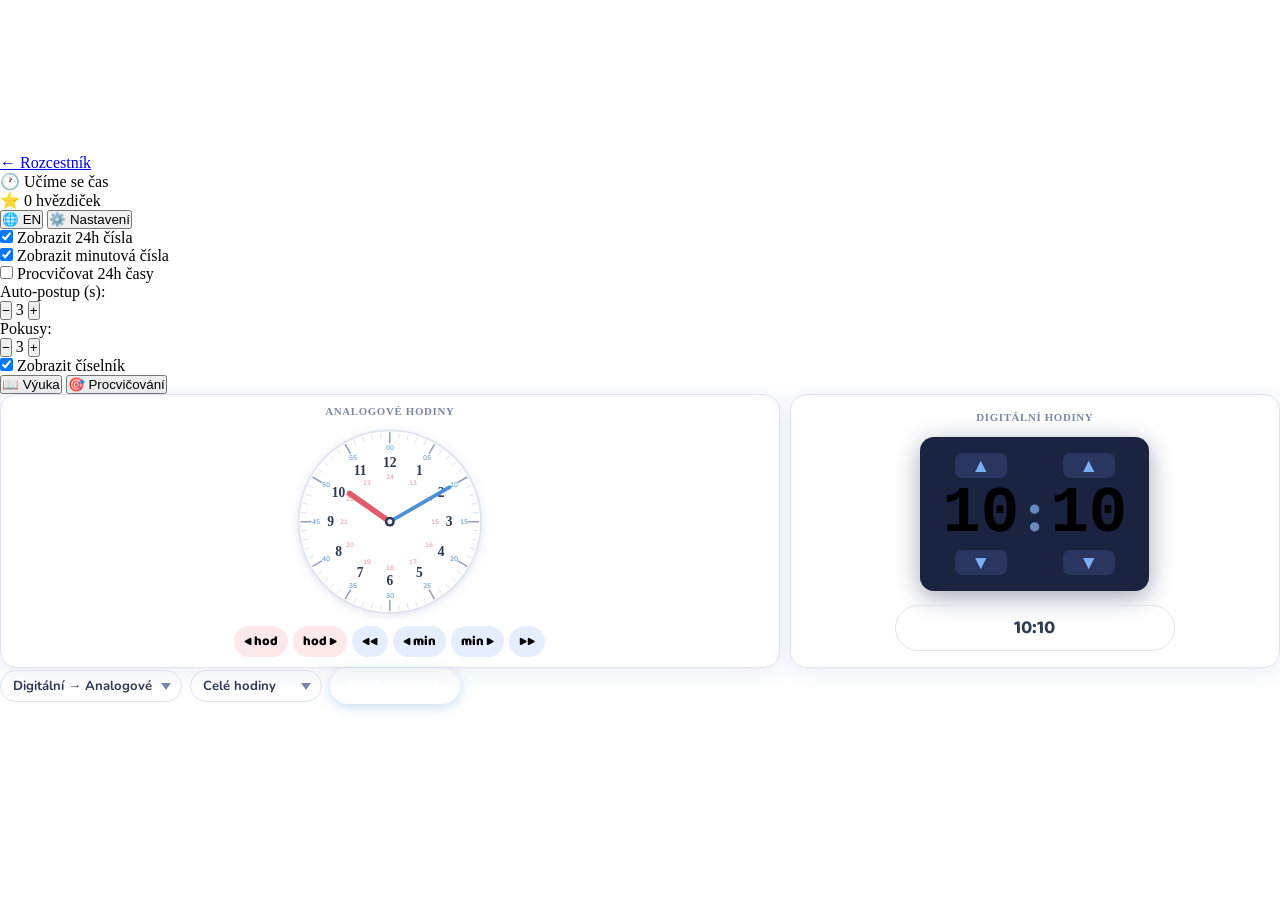
==== commit f8b39566: "clock používání globálního css" ====
--- a/clock.html
+++ b/clock.html
@@ -10,201 +10,19 @@
 <meta name="apple-mobile-web-app-status-bar-style" content="black-translucent">
 <meta name="apple-mobile-web-app-title" content="Hodiny">
 <meta name="theme-color" content="#1a2340">
-<link rel="preconnect" href="https://fonts.googleapis.com">
-<link href="https://fonts.googleapis.com/css2?family=Baloo+2:wght@700;800&family=Nunito:wght@400;600;700;800;900&display=swap" rel="stylesheet">
+<link rel="stylesheet" href="shared.css">
 <style>
 /* ══════════════════════════════════════════════════════
-   DESIGN SYSTÉM — Učíme se číst čas
+   clock.html — specifické styly
+   Sdílené proměnné, reset, topbar, tabs, settings, feedback
+   jsou definovány v shared.css.
    ══════════════════════════════════════════════════════ */
-:root {
-  --H:   #e05c6a;   /* hodiny / červená  */
-  --M:   #4a90d9;   /* minuty / modrá    */
-  --ok:  #5cb85c;
-  --warn:#ffb347;
-
-  --bg:    #f5f7fb;
-  --card:  #ffffff;
-  --side:  #f0f4fc;
-  --brd:   #dde4f0;
-  --txt:   #2d3a52;
-  --mut:   #7a88a8;
-
-  --r:  14px;
-  --sh: 0 2px 16px rgba(74,100,180,.10);
-  --fh: 'Baloo 2', cursive;
-  --fb: 'Nunito', sans-serif;
-}
-
-/* ── RESET ── */
-*, *::before, *::after { box-sizing: border-box; margin: 0; padding: 0; }
-html, body { height: 100dvh; overflow: hidden; }
-body {
-  font-family: var(--fb);
-  color: var(--txt);
-  background: var(--bg);
-  display: flex;
-  flex-direction: column;
-  user-select: none;
-  -webkit-user-select: none;
-}
-button, select, input { font-family: inherit; touch-action: manipulation; }
 
 /* ══════════════════════════════════════════════════════
-   TOPBAR
-   ══════════════════════════════════════════════════════ */
-.topbar {
-  flex-shrink: 0;
-  display: flex;
-  align-items: center;
-  gap: 10px;
-  padding: 0 14px;
-  height: 48px;
-  background: var(--card);
-  border-bottom: 1px solid var(--brd);
-  box-shadow: var(--sh);
-}
-.topbar-logo {
-  font-family: var(--fh);
-  font-size: 1.1rem;
-  font-weight: 800;
-  color: var(--H);
-  display: flex;
-  align-items: center;
-  gap: 5px;
-  flex: 1;
-}
-.topbar-logo span { color: var(--M); }
-
-.stars-pill {
-  display: flex;
-  align-items: center;
-  gap: 4px;
-  background: #fff8e7;
-  border: 1.5px solid #ffcc66;
-  border-radius: 50px;
-  padding: 3px 10px;
-  font-size: .82rem;
-  font-weight: 800;
-  color: #b8860b;
-}
-
-.tbtn {
-  border: 1.5px solid var(--brd);
-  background: var(--side);
-  border-radius: 50px;
-  padding: 4px 11px;
-  font-size: .78rem;
-  font-weight: 700;
-  color: var(--mut);
-  cursor: pointer;
-  transition: all .15s;
-  white-space: nowrap;
-}
-.tbtn:hover { border-color: var(--M); color: var(--M); background: #e8f0ff; }
-
-.btn-back {
-  font-size: .78rem; font-weight: 700;
-  color: var(--mut); text-decoration: none;
-  padding: 4px 11px;
-  border: 1.5px solid var(--brd);
-  border-radius: 50px;
-  background: var(--side);
-  transition: all .15s;
-  display: inline-flex; align-items: center;
-  white-space: nowrap;
-}
-.btn-back:hover { border-color: var(--M); color: var(--M); }
-
-/* ══════════════════════════════════════════════════════
-   SETTINGS PANEL (collapsible)
-   ══════════════════════════════════════════════════════ */
-#set-wrap {
-  flex-shrink: 0;
-  overflow: hidden;
-  max-height: 0;
-  transition: max-height .28s ease;
-  background: #fffbf0;
-  border-bottom: 1.5px solid #ffe0a0;
-}
-#set-wrap.open { max-height: 180px; }
-.set-inner {
-  display: flex;
-  flex-wrap: wrap;
-  gap: 8px 20px;
-  align-items: center;
-  padding: 8px 14px;
-}
-.set-row { display: flex; align-items: center; gap: 7px; }
-.set-row label { font-size: .8rem; font-weight: 700; cursor: pointer; }
-.sw { position: relative; display: inline-block; width: 40px; height: 22px; }
-.sw input { opacity: 0; width: 0; height: 0; }
-.sw-sl { position: absolute; cursor: pointer; inset: 0; background: #ccd; border-radius: 50px; transition: .25s; }
-.sw-sl::before { content: ''; position: absolute; height: 16px; width: 16px; left: 3px; bottom: 3px; background: #fff; border-radius: 50%; transition: .25s; }
-input:checked + .sw-sl { background: var(--M); }
-input:checked + .sw-sl::before { transform: translateX(18px); }
-.set-num { display: flex; align-items: center; gap: 4px; }
-.set-num button {
-  width: 24px; height: 24px;
-  border: 1.5px solid var(--brd); border-radius: 8px;
-  background: white; color: var(--txt); font-size: .95rem; font-weight: 900;
-  cursor: pointer; display: flex; align-items: center; justify-content: center;
-}
-.set-num button:hover { background: var(--M); color: #fff; border-color: var(--M); }
-.set-num span { min-width: 24px; text-align: center; font-weight: 800; font-size: .88rem; }
-
-/* ══════════════════════════════════════════════════════
-   TABS
-   ══════════════════════════════════════════════════════ */
-.tabs {
-  flex-shrink: 0;
-  display: flex;
-  gap: 4px;
-  padding: 7px 14px 0;
-  background: var(--card);
-  border-bottom: 2px solid var(--brd);
-}
-.tab {
-  font-family: var(--fh);
-  font-size: .9rem;
-  font-weight: 700;
-  padding: 6px 18px;
-  border-radius: var(--r) var(--r) 0 0;
-  border: 1.5px solid transparent;
-  border-bottom: none;
-  cursor: pointer;
-  background: transparent;
-  color: var(--mut);
-  transition: all .15s;
-  position: relative;
-  bottom: -2px;
-}
-.tab.on {
-  background: var(--bg);
-  border-color: var(--brd);
-  color: var(--txt);
-  border-bottom-color: var(--bg);
-}
-.tab:hover:not(.on) { color: var(--txt); background: #edf0ff; }
-
-/* ══════════════════════════════════════════════════════
-   MAIN AREA
-   ══════════════════════════════════════════════════════ */
-main {
-  flex: 1 1 0;
-  min-height: 0;
-  display: flex;
-  flex-direction: column;
-  padding: 10px;
-}
-.mode { display: none; flex: 1 1 0; min-height: 0; flex-direction: column; }
-.mode.on { display: flex; }
-
-/* ══════════════════════════════════════════════════════
-   CLOCK PANEL — shared between all modes
-   The clock-frame fills its parent via position:absolute.
+   CLOCK PANEL — společné pro learn i practice
+   SVG vyplní celý .clk-frame přes position:absolute
    ══════════════════════════════════════════════════════ */
 .clk-panel {
-  /* Flex column: label (shrink) → clock frame (grow) → controls (shrink) */
   display: flex;
   flex-direction: column;
   align-items: stretch;
@@ -220,10 +38,9 @@
   flex-shrink: 0;
 }
 .clk-frame {
-  /* Takes remaining height — SVG fills via position:absolute */
   flex: 1 1 0;
   min-height: 0;
-  position: relative;
+  position: relative;      /* positioning context pro SVG */
 }
 .clk-frame svg {
   position: absolute;
@@ -234,7 +51,8 @@
   touch-action: none;
   cursor: pointer;
 }
-/* hand control buttons */
+
+/* Tlačítka pro pohyb ručiček */
 .hand-ctrl {
   display: flex;
   flex-wrap: wrap;
@@ -263,8 +81,7 @@
 .hc:active { transform: scale(.92); }
 
 /* ══════════════════════════════════════════════════════
-   LEARN MODE
-   Left ~62%: analog clock  |  Right ~38%: digital
+   VÝUKA — levý panel 62 % analogové | pravý 38 % digitální
    ══════════════════════════════════════════════════════ */
 .learn-layout {
   flex: 1 1 0;
@@ -272,7 +89,6 @@
   display: flex;
   gap: 10px;
 }
-/* Analog side */
 .learn-analog {
   flex: 62 1 0;
   min-width: 0;
@@ -285,7 +101,6 @@
   padding: 10px;
   gap: 6px;
 }
-/* Digital side */
 .learn-digital {
   flex: 38 1 0;
   min-width: 0;
@@ -300,7 +115,8 @@
   box-shadow: var(--sh);
   padding: 16px 12px;
 }
-/* Dark digital display */
+
+/* Digitální displej (tmavý) */
 .dig-disp {
   display: flex;
   align-items: center;
@@ -317,9 +133,9 @@
   border-radius: 7px;
   color: #7ab0f8;
   cursor: pointer;
-  width: clamp(32px,4.5vw,52px);
-  height: clamp(22px,2.8vh,34px);
-  font-size: clamp(.85rem,1.7vw,1.2rem);
+  width: clamp(32px, 4.5vw, 52px);
+  height: clamp(22px, 2.8vh, 34px);
+  font-size: clamp(.85rem, 1.7vw, 1.2rem);
   display: flex;
   align-items: center;
   justify-content: center;
@@ -329,18 +145,18 @@
 .db:active { transform: scale(.92); }
 .dv {
   font-family: 'Courier New', monospace;
-  font-size: clamp(2rem,5vw,4rem);
+  font-size: clamp(2rem, 5vw, 4rem);
   font-weight: 700;
-  min-width: clamp(40px,5.5vw,72px);
+  min-width: clamp(40px, 5.5vw, 72px);
   text-align: center;
   line-height: 1;
 }
 .dv.hv { color: var(--H); }
 .dv.mv { color: var(--M); }
-.dc { font-size: clamp(1.8rem,4.5vw,3.8rem); color: #6a88c0; font-weight: 900; align-self: center; padding-bottom: 4px; line-height: 1; }
+.dc { font-size: clamp(1.8rem, 4.5vw, 3.8rem); color: #6a88c0; font-weight: 900; align-self: center; padding-bottom: 4px; line-height: 1; }
 .time-pill {
   font-family: var(--fh);
-  font-size: clamp(.84rem,1.8vw,1.18rem);
+  font-size: clamp(.84rem, 1.8vw, 1.18rem);
   font-weight: 700;
   text-align: center;
   color: var(--txt);
@@ -354,7 +170,7 @@
 }
 
 /* ══════════════════════════════════════════════════════
-   PRACTICE MODE
+   PROCVIČOVÁNÍ — layout
    ══════════════════════════════════════════════════════ */
 .prac-layout {
   flex: 1 1 0;
@@ -363,7 +179,6 @@
   flex-direction: column;
   gap: 8px;
 }
-/* Toolbar */
 .prac-toolbar {
   flex-shrink: 0;
   display: flex;
@@ -402,8 +217,6 @@
   box-shadow: 0 3px 12px rgba(74,144,217,.30);
 }
 .btn-newq:hover { filter: brightness(1.1); transform: translateY(-1px); }
-
-/* Practice content area */
 .prac-content {
   flex: 1 1 0;
   min-height: 0;
@@ -411,8 +224,7 @@
   gap: 10px;
 }
 
-/* ── d2a layout ──
-   Sidebar (compact info) LEFT  |  Clock (dominant) RIGHT */
+/* d2a — digitální zadání vlevo, hodiny vpravo */
 .d2a-sidebar {
   flex: 0 0 auto;
   width: clamp(140px, 20vw, 200px);
@@ -440,10 +252,8 @@
   gap: 6px;
 }
 
-/* ── a2d layout ──
-   Clock LEFT (square-ish)  |  Input RIGHT */
+/* a2d — hodiny vlevo, vstup vpravo */
 .a2d-clock {
-  /* Width tracks height so the clock is as square as possible */
   flex: 0 0 auto;
   width: min(50%, 50vh);
   display: flex;
@@ -471,17 +281,17 @@
   overflow-y: auto;
 }
 
-/* ── Sidebar content ── */
+/* Prvky sidebaru */
 .task-label {
   font-family: var(--fh);
-  font-size: clamp(.78rem,1.8vw,1rem);
+  font-size: clamp(.78rem, 1.8vw, 1rem);
   font-weight: 700;
   color: var(--mut);
   text-align: center;
 }
 .task-time {
   font-family: 'Courier New', monospace;
-  font-size: clamp(1.8rem,4vw,2.8rem);
+  font-size: clamp(1.8rem, 4vw, 2.8rem);
   font-weight: 900;
   color: var(--H);
   line-height: 1;
@@ -489,14 +299,14 @@
 }
 .task-ampm {
   font-family: var(--fh);
-  font-size: clamp(.82rem,1.8vw,1.05rem);
+  font-size: clamp(.82rem, 1.8vw, 1.05rem);
   font-weight: 800;
   color: var(--M);
   text-align: center;
 }
 .task-desc {
   font-family: var(--fh);
-  font-size: clamp(.78rem,1.7vw,.98rem);
+  font-size: clamp(.78rem, 1.7vw, .98rem);
   font-weight: 700;
   color: var(--txt);
   background: var(--card);
@@ -511,18 +321,18 @@
 }
 .prac-prompt {
   font-family: var(--fh);
-  font-size: clamp(.85rem,2vw,1.1rem);
+  font-size: clamp(.85rem, 2vw, 1.1rem);
   font-weight: 800;
   text-align: center;
   color: var(--txt);
 }
 
-/* Action buttons */
+/* Tlačítka akcí */
 .btn-chk {
   width: 100%;
   font-family: var(--fh);
   font-weight: 800;
-  font-size: clamp(.8rem,1.8vw,1rem);
+  font-size: clamp(.8rem, 1.8vw, 1rem);
   background: var(--ok);
   color: #fff;
   border: none;
@@ -547,38 +357,22 @@
 }
 .btn-skip:hover { background: var(--warn); color: #fff; border-color: var(--warn); }
 
-/* Feedback */
-.fb-row {
-  flex-shrink: 0;
-  text-align: center;
-}
-.fb {
-  display: inline-block;
-  font-family: var(--fh);
-  font-size: .9rem;
-  font-weight: 800;
-  padding: 5px 14px;
-  border-radius: 9px;
-  min-height: 30px;
-  transition: all .25s;
-}
-.fb.ok  { background: #e6f9e6; color: #2e7d32; }
-.fb.err { background: #fff0f0; color: #c0392b; }
-.countdown { display: inline-block; background: rgba(0,0,0,.12); border-radius: 50px; padding: 1px 8px; font-size: .85em; margin-left: 6px; }
-
 /* ══════════════════════════════════════════════════════
-   DIGITAL INPUT WIDGET (a2d mode)
+   DIGITÁLNÍ VSTUP (bubnový výběr + numpad)
    ══════════════════════════════════════════════════════ */
 .diw { display: flex; flex-direction: column; align-items: center; gap: 10px; width: 100%; }
+.diw.with-numpad { flex-direction: row; align-items: flex-start; justify-content: center; gap: 16px; }
+.diw-left  { display: flex; flex-direction: column; align-items: center; gap: 8px; flex-shrink: 0; }
+.diw-right { display: flex; flex-direction: column; align-items: center; flex-shrink: 0; }
 .inp-hint { font-size: .72rem; font-weight: 700; color: var(--mut); display: flex; gap: 10px; }
 .sp-row { display: flex; align-items: center; gap: 5px; }
 .sgrp { display: flex; flex-direction: column; align-items: center; gap: 2px; }
 .sbtn {
-  width: clamp(36px,5.5vw,50px);
-  height: clamp(24px,3.2vh,34px);
+  width: clamp(36px, 5.5vw, 50px);
+  height: clamp(24px, 3.2vh, 34px);
   border: none;
   border-radius: 8px;
-  font-size: clamp(.85rem,1.8vw,1.1rem);
+  font-size: clamp(.85rem, 1.8vw, 1.1rem);
   font-weight: 900;
   cursor: pointer;
   display: flex; align-items: center; justify-content: center;
@@ -590,22 +384,30 @@
 .sbtn:active { transform: scale(.92); }
 .sdsp {
   font-family: 'Courier New', monospace;
-  font-size: clamp(1.5rem,3.5vw,2.2rem);
+  font-size: clamp(1.5rem, 3.5vw, 2.2rem);
   font-weight: 700;
-  min-width: clamp(50px,7vw,70px);
+  min-width: clamp(50px, 7vw, 70px);
   text-align: center;
   line-height: 1;
   background: #1a2340;
   border-radius: 9px;
-  padding: clamp(5px,.9vh,8px) 6px;
+  padding: clamp(5px, .9vh, 8px) 6px;
   border: 3px solid transparent;
   transition: border-color .15s;
   cursor: pointer;
+  position: relative;
 }
 .sdsp.hd { color: var(--H); border-color: #3d2020; }
 .sdsp.md { color: var(--M); border-color: #1a2d4a; }
 .sdsp.act { border-color: #fff !important; }
-.scol { font-size: clamp(1.5rem,3.5vw,2.2rem); font-weight: 900; color: #6a80b0; padding-bottom: 2px; }
+.sdsp::after {
+  content: '▾';
+  position: absolute;
+  bottom: -10px; left: 50%; transform: translateX(-50%);
+  font-size: .65rem; color: rgba(255,255,255,.30); line-height: 1;
+}
+.sdsp.act::after { color: rgba(255,255,255,.65); }
+.scol { font-size: clamp(1.5rem, 3.5vw, 2.2rem); font-weight: 900; color: #6a80b0; padding-bottom: 2px; }
 .ampm-row { display: flex; gap: 6px; }
 .ampm-btn {
   font-family: var(--fh); font-weight: 800; font-size: .9rem;
@@ -614,6 +416,7 @@
   background: var(--card); color: var(--mut); transition: all .14s;
 }
 .ampm-btn.sel { background: var(--H); color: #fff; border-color: var(--H); }
+
 /* Numpad */
 .npg { display: grid; grid-template-columns: repeat(3, 54px); gap: 6px; }
 .nk {
@@ -636,56 +439,61 @@
 .nk.ok { background: var(--ok); color: #fff; border-color: var(--ok); font-size: .84rem; }
 .nk.ok:hover { filter: brightness(1.08); }
 
-/* ── DRUM PICKER ── */
-.drum-overlay { position:fixed; inset:0; z-index:900; }
+/* ══════════════════════════════════════════════════════
+   BUBNOVÝ VÝBĚR (drum picker)
+   ══════════════════════════════════════════════════════ */
+.drum-overlay { position: fixed; inset: 0; z-index: 900; }
 .drum-picker {
-  position:fixed; z-index:901;
-  background:#1a2340; border-radius:16px; overflow:hidden; width:110px;
-  box-shadow:0 12px 40px rgba(0,0,0,.55), 0 0 0 1.5px rgba(255,255,255,.10);
-}
-.drum-inner { position:relative; }
+  position: fixed; z-index: 901;
+  background: #1a2340; border-radius: 16px; overflow: hidden; width: 110px;
+  box-shadow: 0 12px 40px rgba(0,0,0,.55), 0 0 0 1.5px rgba(255,255,255,.10);
+}
+.drum-inner { position: relative; }
 .drum-center-line {
-  position:absolute; left:0; right:0; top:50%; transform:translateY(-50%);
-  height:48px;
-  background:rgba(255,255,255,.07);
-  border-top:1px solid rgba(255,255,255,.18);
-  border-bottom:1px solid rgba(255,255,255,.18);
-  pointer-events:none; z-index:1;
+  position: absolute; left: 0; right: 0; top: 50%; transform: translateY(-50%);
+  height: 48px;
+  background: rgba(255,255,255,.07);
+  border-top: 1px solid rgba(255,255,255,.18);
+  border-bottom: 1px solid rgba(255,255,255,.18);
+  pointer-events: none; z-index: 1;
 }
 .drum-scroll {
-  height:240px; overflow-y:scroll;
-  scroll-snap-type:y mandatory; -webkit-overflow-scrolling:touch;
-  scrollbar-width:none;
-}
-.drum-scroll::-webkit-scrollbar { display:none; }
+  height: 240px; overflow-y: scroll;
+  scroll-snap-type: y mandatory; -webkit-overflow-scrolling: touch;
+  scrollbar-width: none;
+}
+.drum-scroll::-webkit-scrollbar { display: none; }
 .drum-item {
-  height:48px; display:flex; align-items:center; justify-content:center;
-  font-family:'Courier New',monospace; font-size:1.05rem; font-weight:700;
-  color:rgba(255,255,255,.22); scroll-snap-align:center;
-  cursor:pointer; user-select:none; transition:color .12s, font-size .12s;
-}
-.drum-item.pad { pointer-events:none; cursor:default; }
-.drum-item.near { color:rgba(255,255,255,.50); }
-.drum-item.sel  { color:#fff; font-size:1.45rem; }
-.drum-inner::before,.drum-inner::after {
-  content:''; position:absolute; left:0; right:0; height:72px; z-index:2; pointer-events:none;
-}
-.drum-inner::before { top:0;    background:linear-gradient(to bottom,#1a2340 0%,transparent 100%); }
-.drum-inner::after  { bottom:0; background:linear-gradient(to top,   #1a2340 0%,transparent 100%); }
-/* DIW layout variants */
-.diw.with-numpad { flex-direction:row; align-items:flex-start; justify-content:center; gap:16px; }
-.diw-left  { display:flex; flex-direction:column; align-items:center; gap:8px; flex-shrink:0; }
-.diw-right { display:flex; flex-direction:column; align-items:center; flex-shrink:0; }
-/* Drum hint arrow on sdsp */
-.sdsp { cursor:pointer; position:relative; }
-.sdsp::after {
-  content:'▾'; position:absolute; bottom:-10px; left:50%; transform:translateX(-50%);
-  font-size:.65rem; color:rgba(255,255,255,.30); line-height:1;
-}
-.sdsp.act::after { color:rgba(255,255,255,.65); }
+  height: 48px; display: flex; align-items: center; justify-content: center;
+  font-family: 'Courier New', monospace; font-size: 1.05rem; font-weight: 700;
+  color: rgba(255,255,255,.22); scroll-snap-align: center;
+  cursor: pointer; user-select: none; transition: color .12s, font-size .12s;
+}
+.drum-item.pad { pointer-events: none; cursor: default; }
+.drum-item.near { color: rgba(255,255,255,.50); }
+.drum-item.sel  { color: #fff; font-size: 1.45rem; }
+.drum-inner::before, .drum-inner::after {
+  content: ''; position: absolute; left: 0; right: 0; height: 72px; z-index: 2; pointer-events: none;
+}
+.drum-inner::before { top: 0;    background: linear-gradient(to bottom, #1a2340 0%, transparent 100%); }
+.drum-inner::after  { bottom: 0; background: linear-gradient(to top,    #1a2340 0%, transparent 100%); }
 
 /* ══════════════════════════════════════════════════════
-   RESPONSIVE: mobile stacks vertically
+   ANIMACE
+   ══════════════════════════════════════════════════════ */
+@keyframes blinkR { 0%,100%{opacity:1} 50%{opacity:.08} }
+@keyframes blinkB { 0%,100%{opacity:1} 50%{opacity:.08} }
+.bh { animation: blinkR .55s ease-in-out 5; }
+.bm { animation: blinkB .55s ease-in-out 5; }
+@keyframes popIn {
+  0%   { transform: scale(0) rotate(-15deg); opacity: 0; }
+  60%  { transform: scale(1.35) rotate(4deg); opacity: 1; }
+  100% { transform: scale(1) rotate(0); opacity: 1; }
+}
+.pop { animation: popIn .4s cubic-bezier(.36,.07,.19,.97) both; }
+
+/* ══════════════════════════════════════════════════════
+   RESPONZIVNÍ: mobil — stack vertikálně
    ══════════════════════════════════════════════════════ */
 @media (max-width: 540px) {
   .learn-layout { flex-direction: column; }
@@ -696,17 +504,6 @@
   .d2a-clock     { flex: 1 1 0; }
   .a2d-clock     { width: 100%; height: min(50vw, 240px); flex-shrink: 0; }
 }
-
-/* ══════════════════════════════════════════════════════
-   ANIMATIONS
-   ══════════════════════════════════════════════════════ */
-#cc { position: fixed; inset: 0; pointer-events: none; z-index: 9999; }
-@keyframes blinkR { 0%,100%{opacity:1} 50%{opacity:.08} }
-@keyframes blinkB { 0%,100%{opacity:1} 50%{opacity:.08} }
-.bh { animation: blinkR .55s ease-in-out 5; }
-.bm { animation: blinkB .55s ease-in-out 5; }
-@keyframes popIn { 0%{transform:scale(0)rotate(-15deg);opacity:0} 60%{transform:scale(1.35)rotate(4deg);opacity:1} 100%{transform:scale(1)rotate(0);opacity:1} }
-.pop { animation: popIn .4s cubic-bezier(.36,.07,.19,.97) both; }
 </style>
 </head>
 <body>
@@ -1422,4 +1219,4 @@
 init();
 </script>
 </body>
-</html>
+</html>
--- a/shared.css
+++ b/shared.css
@@ -0,0 +1,90 @@
+/* ═══════════════════════════════════════════════════════════════
+   shared.css · Výukové aplikace · Design System
+   ───────────────────────────────────────────────────────────────
+   Tento soubor definuje sdílenou paletu a základní komponenty.
+   Moduly (math.html, clock.html…) mají CSS inline, ale sdílejí
+   stejné hodnoty proměnných. shared.css primárně používá index.html.
+
+   Konvence proměnných (obě varianty jsou záměrně ekvivalentní):
+     Dlouhá (math.html):  --bg, --panel, --panel-2, --border, --text, --text-muted
+     Krátká (clock.html): --bg, --panel, --p2,      --brd,    --txt,  --mut
+   ═══════════════════════════════════════════════════════════════ */
+
+@import url('https://fonts.googleapis.com/css2?family=Baloo+2:wght@700;800&family=Nunito:wght@400;600;700;800&display=swap');
+
+/* ── PROMĚNNÉ ── */
+:root {
+  /* Paleta pozadí & panelů */
+  --bg:       #fef9f0;
+  --panel:    #ffffff;
+  --panel-2:  #f0f6ff;
+  --p2:       #f0f6ff;      /* alias pro clock.html kompatibilitu */
+
+  /* Okraje & text */
+  --border:   #dde4f0;
+  --brd:      #dde4f0;      /* alias */
+  --text:     #2d3a52;
+  --txt:      #2d3a52;      /* alias */
+  --text-muted: #7a88a8;
+  --mut:      #7a88a8;      /* alias */
+
+  /* Funkční barvy */
+  --correct:  #5cb85c;
+  --wrong:    #e05c6a;
+  --hint:     #ffb347;
+  --blue:     #4a90d9;
+  --ok:       #5cb85c;      /* alias */
+  --warn:     #ffb347;      /* alias */
+
+  /* Barvy modulů (accent) */
+  --clr-math:  #5cb85c;     /* Matematika – zelená (Matýsek) */
+  --clr-clock: #4a90d9;     /* Hodiny – modrá */
+
+  /* Písma */
+  --fh: 'Baloo 2', cursive;
+  --fb: 'Nunito', sans-serif;
+  --font-display: 'Baloo 2', cursive;
+  --font-body:    'Nunito', sans-serif;
+
+  /* Typografie (fluid) */
+  --text-label:   clamp(11px, 1.5vw, 14px);
+  --text-body:    clamp(14px, 2vw,   18px);
+  --text-ui:      clamp(16px, 2.5vw, 22px);
+  --text-heading: clamp(20px, 3.5vw, 32px);
+
+  /* Layout */
+  --radius:  16px;
+  --r:       16px;          /* alias */
+  --shadow:  0 4px 22px rgba(74,100,180,0.12);
+  --sh:      0 4px 22px rgba(74,100,180,0.12); /* alias */
+  --shadow-card: 0 8px 36px rgba(74,100,180,0.16);
+}
+
+/* ── RESET ── */
+*, *::before, *::after { box-sizing: border-box; margin: 0; padding: 0; }
+
+/* ── TLAČÍTKO ZPĚT DO ROZCESTNÍKU ── */
+/* Použití: <a href="index.html" class="btn-back-index">← Rozcestník</a> */
+.btn-back-index {
+  font-family: var(--fb);
+  font-size: var(--text-label);
+  font-weight: 700;
+  color: var(--text-muted);
+  text-decoration: none;
+  padding: 6px 14px;
+  border: 2px solid var(--border);
+  border-radius: 20px;
+  background: var(--panel);
+  transition: all .15s;
+  touch-action: manipulation;
+  display: inline-flex;
+  align-items: center;
+  gap: 4px;
+  white-space: nowrap;
+  cursor: pointer;
+}
+.btn-back-index:hover {
+  border-color: var(--blue);
+  color: var(--blue);
+  background: var(--panel-2);
+}
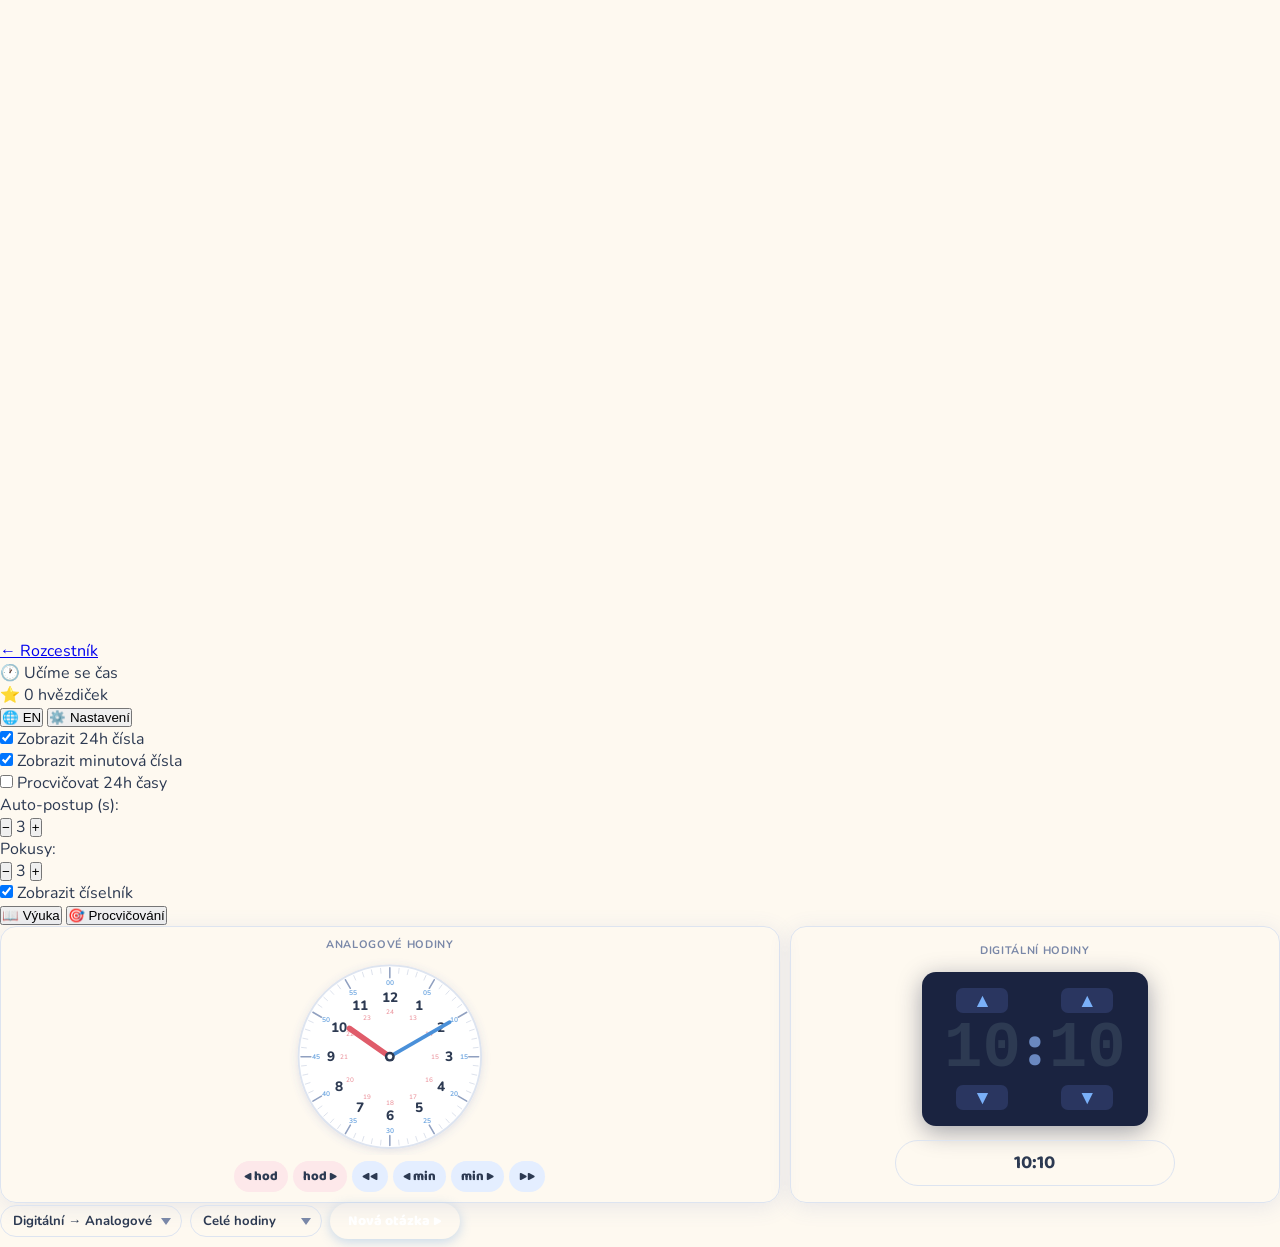
==== commit 5948aba2: "oprava clock" ====
--- a/clock.html
+++ b/clock.html
@@ -612,12 +612,12 @@
 
       <!-- Toolbar -->
       <div class="prac-toolbar">
-        <select class="psel" id="sub" onchange="saveSett()">
+        <select class="psel" id="sub" onchange="saveSett(); newQ()">
           <option value="d2a" data-i18n-opt="subDA">Digitální → Analogové</option>
           <option value="a2d" data-i18n-opt="subAD">Analogové → Digitální</option>
           <option value="mix" data-i18n-opt="subMix">Mix</option>
         </select>
-        <select class="psel" id="dif" onchange="saveSett()">
+        <select class="psel" id="dif" onchange="saveSett(); newQ()">
           <option value="60"  data-i18n-opt="d1">Celé hodiny</option>
           <option value="30"  data-i18n-opt="d2">Půlhodiny</option>
           <option value="15"  data-i18n-opt="d3">Čtvrthodiny</option>
@@ -1138,11 +1138,22 @@
 function updStars(){const e=document.getElementById('sc');e.textContent=S.stars;e.classList.remove('pop');void e.offsetWidth;e.classList.add('pop');}
 function switchTab(tab){
   if(autoTimer){clearInterval(autoTimer);autoTimer=null;}
+  
   document.getElementById('ml').classList.toggle('on',tab==='learn');
   document.getElementById('mp').classList.toggle('on',tab==='prac');
   document.getElementById('tab-learn').classList.toggle('on',tab==='learn');
   document.getElementById('tab-prac').classList.toggle('on',tab==='prac');
-  if(tab==='prac'){document.getElementById('prow').innerHTML='';const fb=document.getElementById('pfb');fb.className='fb';fb.textContent='';}
+  
+  if(tab==='prac'){
+    const prow = document.getElementById('prow');
+    // Pokud je oblast pro úkoly prázdná, rovnou vygeneruj novou úlohu
+    if (!prow.innerHTML.trim()) {
+        newQ();
+    }
+    const fb = document.getElementById('pfb');
+    fb.className = 'fb';
+    fb.textContent = '';
+  }
 }
 function applyLang(){
   const L=S.lang;
--- a/shared.css
+++ b/shared.css
@@ -88,3 +88,12 @@
   color: var(--blue);
   background: var(--panel-2);
 }
+body {
+  display: flex;
+  flex-direction: column;
+  height: 100dvh;
+  background-color: var(--bg);
+  color: var(--text);
+  font-family: var(--font-body);
+  overflow: hidden; /* Zabrání nechtěnému scrollování aplikace na mobilu */
+}
